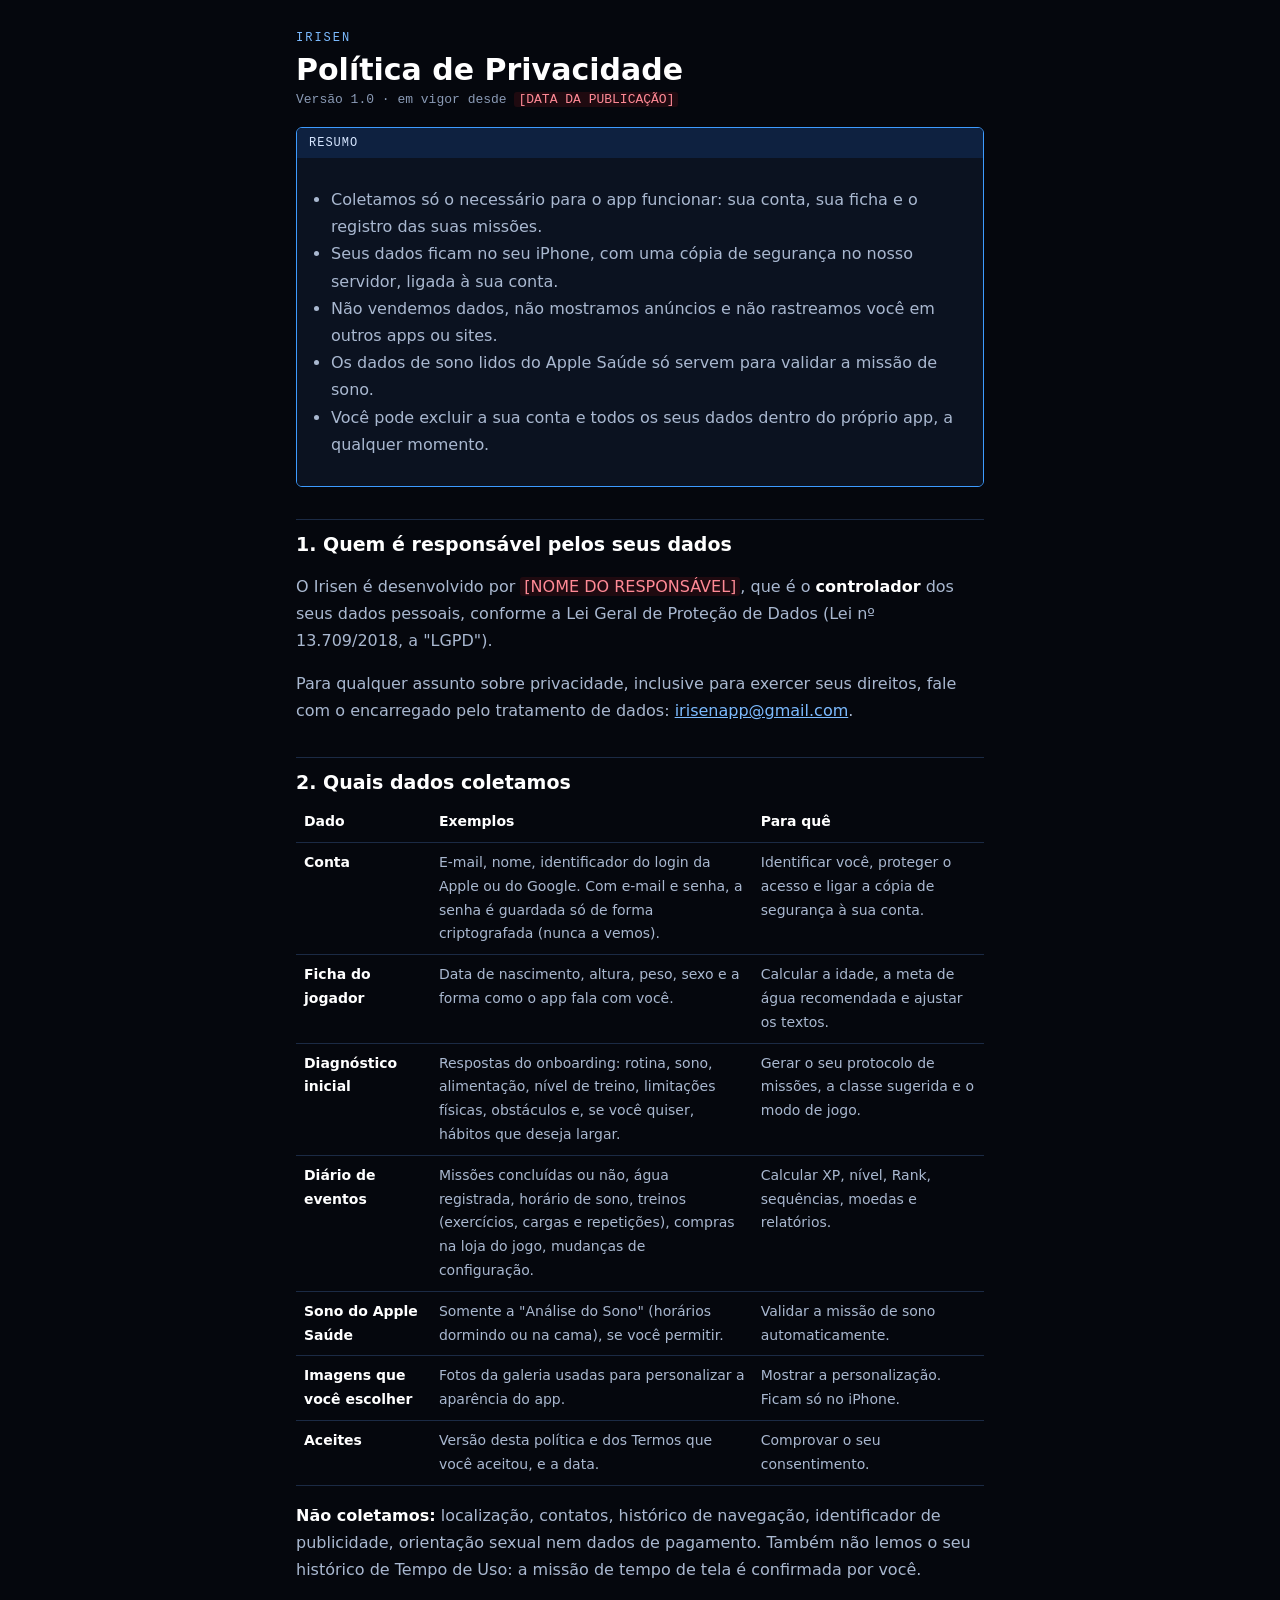
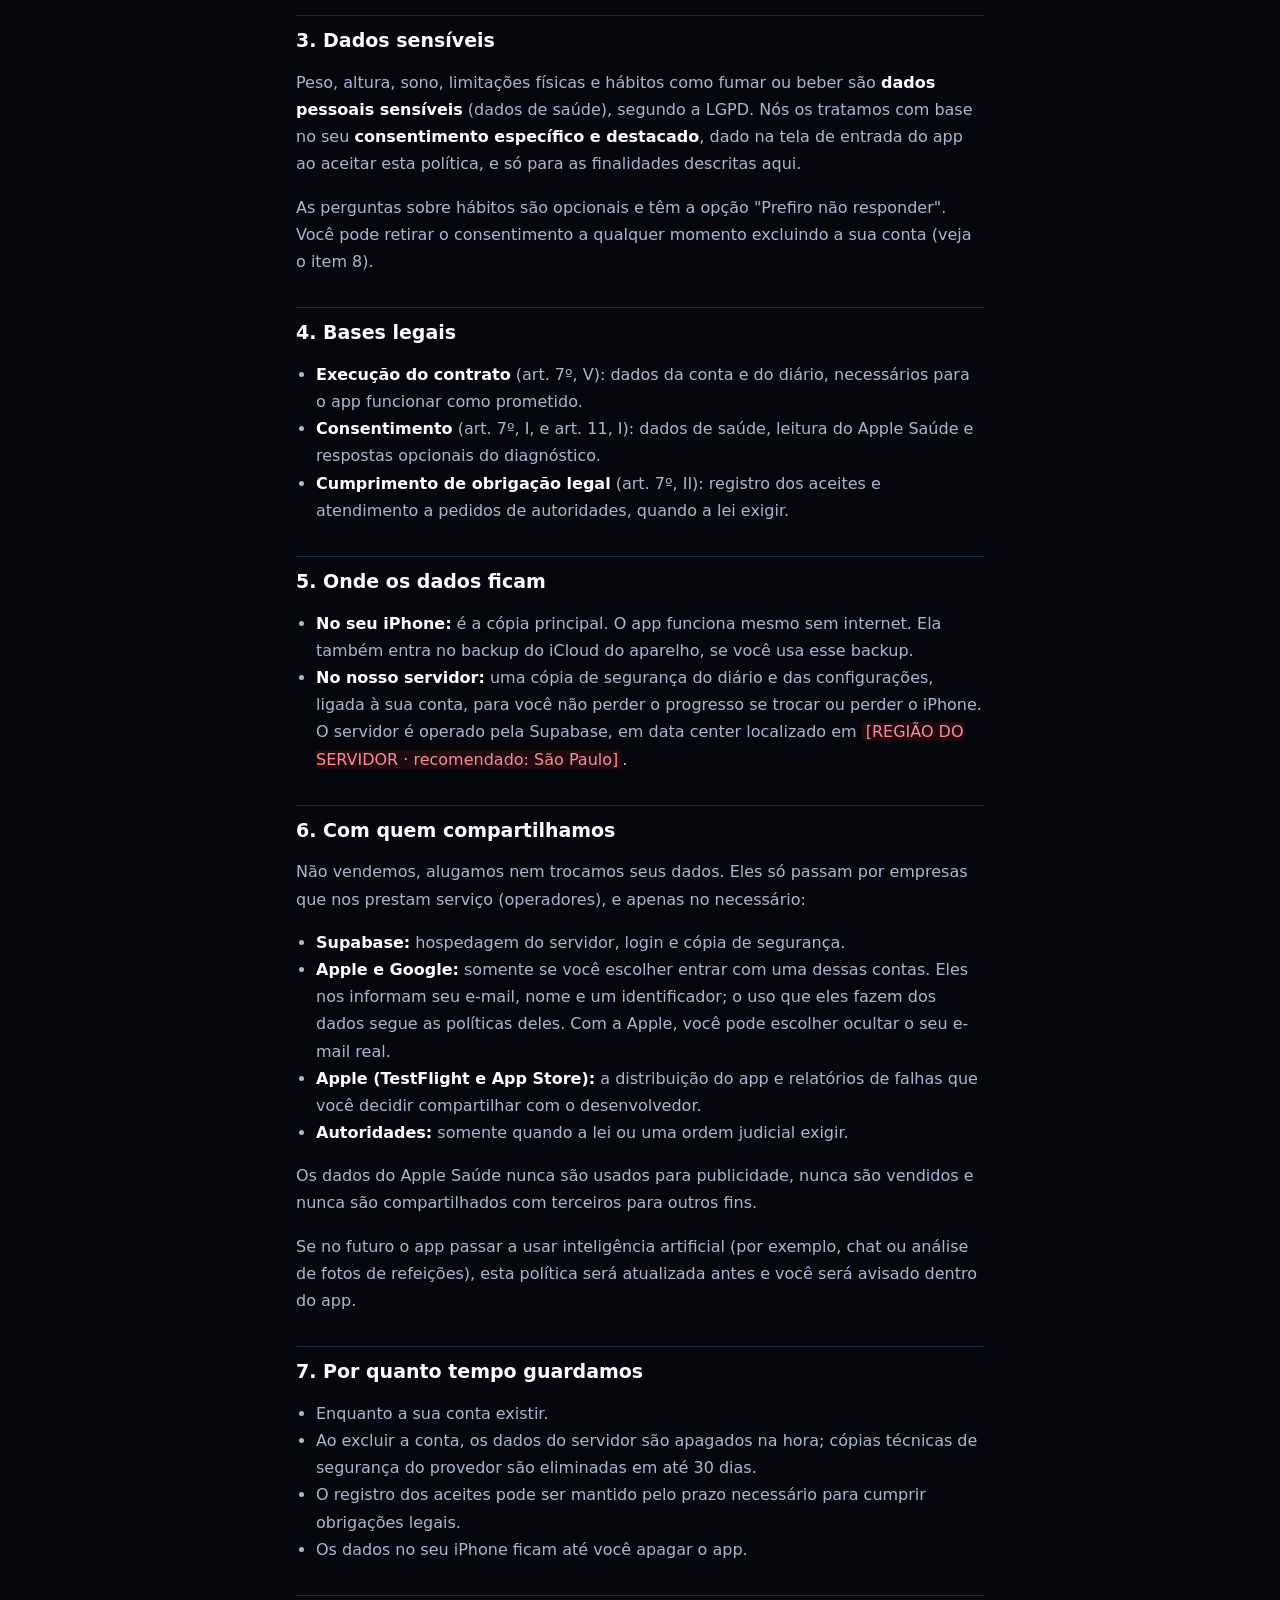
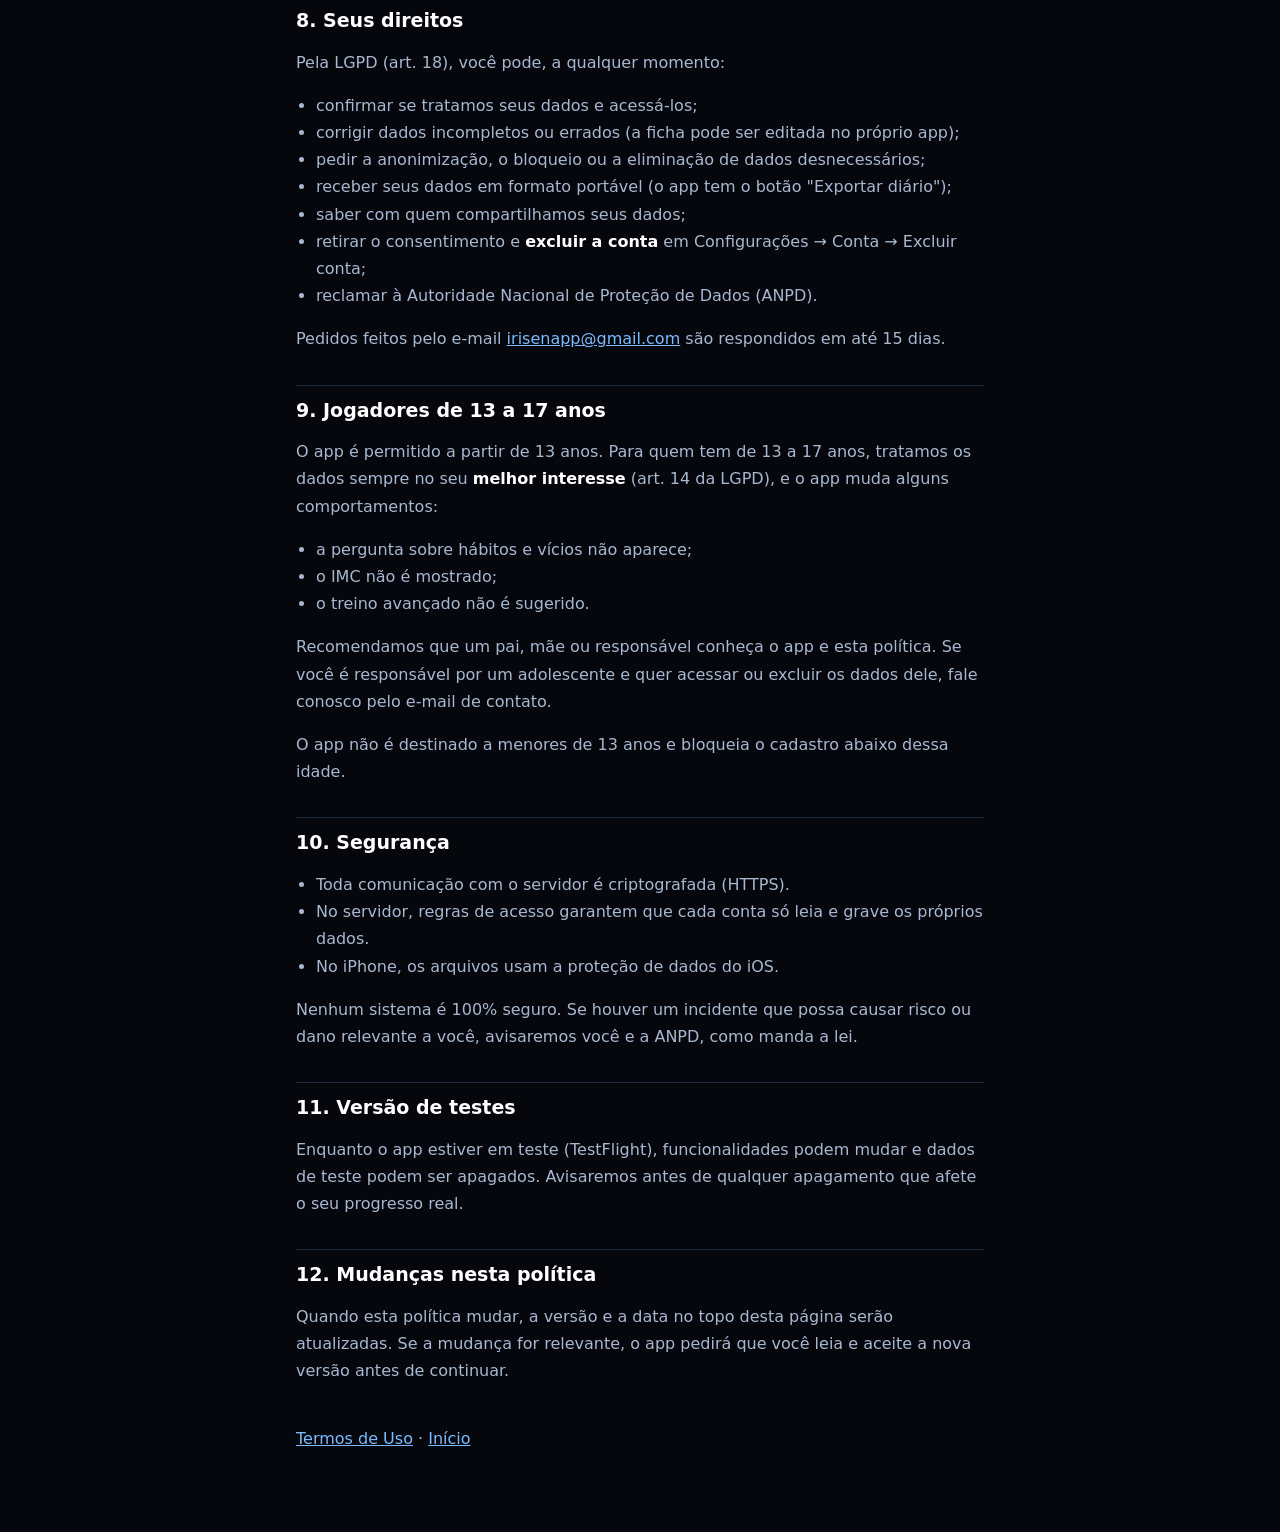
==== privacidade.html @ b31cfc2e "Política de Privacidade e Termos de Uso do Irisen (rascunho v1.0) Co-Authored-By: Claude Opus 5.5 <n" ====
<!doctype html>
<html lang="pt-BR">
<head>
<meta charset="utf-8">
<meta name="viewport" content="width=device-width, initial-scale=1">
<title>Política de Privacidade · Irisen</title>
<link rel="stylesheet" href="estilo.css">
</head>
<body>
<main>
<div class="rotulo">IRISEN</div>
<h1>Política de Privacidade</h1>
<div class="versao">Versão 1.0 · em vigor desde <span class="pendente">[DATA DA PUBLICAÇÃO]</span></div>

<div class="janela">
  <div class="cab">RESUMO</div>
  <div class="corpo">
    <ul>
      <li>Coletamos só o necessário para o app funcionar: sua conta, sua ficha e o registro das suas missões.</li>
      <li>Seus dados ficam no seu iPhone, com uma cópia de segurança no nosso servidor, ligada à sua conta.</li>
      <li>Não vendemos dados, não mostramos anúncios e não rastreamos você em outros apps ou sites.</li>
      <li>Os dados de sono lidos do Apple Saúde só servem para validar a missão de sono.</li>
      <li>Você pode excluir a sua conta e todos os seus dados dentro do próprio app, a qualquer momento.</li>
    </ul>
  </div>
</div>

<h2>1. Quem é responsável pelos seus dados</h2>
<p>O Irisen é desenvolvido por <span class="pendente">[NOME DO RESPONSÁVEL]</span>, que é o <strong>controlador</strong> dos seus dados pessoais, conforme a Lei Geral de Proteção de Dados (Lei nº 13.709/2018, a "LGPD").</p>
<p>Para qualquer assunto sobre privacidade, inclusive para exercer seus direitos, fale com o encarregado pelo tratamento de dados: <a href="mailto:irisenapp@gmail.com">irisenapp@gmail.com</a>.</p>

<h2>2. Quais dados coletamos</h2>
<table>
  <tr><th>Dado</th><th>Exemplos</th><th>Para quê</th></tr>
  <tr><td><strong>Conta</strong></td><td>E-mail, nome, identificador do login da Apple ou do Google. Com e-mail e senha, a senha é guardada só de forma criptografada (nunca a vemos).</td><td>Identificar você, proteger o acesso e ligar a cópia de segurança à sua conta.</td></tr>
  <tr><td><strong>Ficha do jogador</strong></td><td>Data de nascimento, altura, peso, sexo e a forma como o app fala com você.</td><td>Calcular a idade, a meta de água recomendada e ajustar os textos.</td></tr>
  <tr><td><strong>Diagnóstico inicial</strong></td><td>Respostas do onboarding: rotina, sono, alimentação, nível de treino, limitações físicas, obstáculos e, se você quiser, hábitos que deseja largar.</td><td>Gerar o seu protocolo de missões, a classe sugerida e o modo de jogo.</td></tr>
  <tr><td><strong>Diário de eventos</strong></td><td>Missões concluídas ou não, água registrada, horário de sono, treinos (exercícios, cargas e repetições), compras na loja do jogo, mudanças de configuração.</td><td>Calcular XP, nível, Rank, sequências, moedas e relatórios.</td></tr>
  <tr><td><strong>Sono do Apple Saúde</strong></td><td>Somente a "Análise do Sono" (horários dormindo ou na cama), se você permitir.</td><td>Validar a missão de sono automaticamente.</td></tr>
  <tr><td><strong>Imagens que você escolher</strong></td><td>Fotos da galeria usadas para personalizar a aparência do app.</td><td>Mostrar a personalização. Ficam só no iPhone.</td></tr>
  <tr><td><strong>Aceites</strong></td><td>Versão desta política e dos Termos que você aceitou, e a data.</td><td>Comprovar o seu consentimento.</td></tr>
</table>
<p><strong>Não coletamos:</strong> localização, contatos, histórico de navegação, identificador de publicidade, orientação sexual nem dados de pagamento. Também não lemos o seu histórico de Tempo de Uso: a missão de tempo de tela é confirmada por você.</p>

<h2>3. Dados sensíveis</h2>
<p>Peso, altura, sono, limitações físicas e hábitos como fumar ou beber são <strong>dados pessoais sensíveis</strong> (dados de saúde), segundo a LGPD. Nós os tratamos com base no seu <strong>consentimento específico e destacado</strong>, dado na tela de entrada do app ao aceitar esta política, e só para as finalidades descritas aqui.</p>
<p>As perguntas sobre hábitos são opcionais e têm a opção "Prefiro não responder". Você pode retirar o consentimento a qualquer momento excluindo a sua conta (veja o item 8).</p>

<h2>4. Bases legais</h2>
<ul>
  <li><strong>Execução do contrato</strong> (art. 7º, V): dados da conta e do diário, necessários para o app funcionar como prometido.</li>
  <li><strong>Consentimento</strong> (art. 7º, I, e art. 11, I): dados de saúde, leitura do Apple Saúde e respostas opcionais do diagnóstico.</li>
  <li><strong>Cumprimento de obrigação legal</strong> (art. 7º, II): registro dos aceites e atendimento a pedidos de autoridades, quando a lei exigir.</li>
</ul>

<h2>5. Onde os dados ficam</h2>
<ul>
  <li><strong>No seu iPhone:</strong> é a cópia principal. O app funciona mesmo sem internet. Ela também entra no backup do iCloud do aparelho, se você usa esse backup.</li>
  <li><strong>No nosso servidor:</strong> uma cópia de segurança do diário e das configurações, ligada à sua conta, para você não perder o progresso se trocar ou perder o iPhone. O servidor é operado pela Supabase, em data center localizado em <span class="pendente">[REGIÃO DO SERVIDOR · recomendado: São Paulo]</span>.</li>
</ul>

<h2>6. Com quem compartilhamos</h2>
<p>Não vendemos, alugamos nem trocamos seus dados. Eles só passam por empresas que nos prestam serviço (operadores), e apenas no necessário:</p>
<ul>
  <li><strong>Supabase:</strong> hospedagem do servidor, login e cópia de segurança.</li>
  <li><strong>Apple e Google:</strong> somente se você escolher entrar com uma dessas contas. Eles nos informam seu e-mail, nome e um identificador; o uso que eles fazem dos dados segue as políticas deles. Com a Apple, você pode escolher ocultar o seu e-mail real.</li>
  <li><strong>Apple (TestFlight e App Store):</strong> a distribuição do app e relatórios de falhas que você decidir compartilhar com o desenvolvedor.</li>
  <li><strong>Autoridades:</strong> somente quando a lei ou uma ordem judicial exigir.</li>
</ul>
<p>Os dados do Apple Saúde nunca são usados para publicidade, nunca são vendidos e nunca são compartilhados com terceiros para outros fins.</p>
<p>Se no futuro o app passar a usar inteligência artificial (por exemplo, chat ou análise de fotos de refeições), esta política será atualizada antes e você será avisado dentro do app.</p>

<h2>7. Por quanto tempo guardamos</h2>
<ul>
  <li>Enquanto a sua conta existir.</li>
  <li>Ao excluir a conta, os dados do servidor são apagados na hora; cópias técnicas de segurança do provedor são eliminadas em até 30 dias.</li>
  <li>O registro dos aceites pode ser mantido pelo prazo necessário para cumprir obrigações legais.</li>
  <li>Os dados no seu iPhone ficam até você apagar o app.</li>
</ul>

<h2>8. Seus direitos</h2>
<p>Pela LGPD (art. 18), você pode, a qualquer momento:</p>
<ul>
  <li>confirmar se tratamos seus dados e acessá-los;</li>
  <li>corrigir dados incompletos ou errados (a ficha pode ser editada no próprio app);</li>
  <li>pedir a anonimização, o bloqueio ou a eliminação de dados desnecessários;</li>
  <li>receber seus dados em formato portável (o app tem o botão "Exportar diário");</li>
  <li>saber com quem compartilhamos seus dados;</li>
  <li>retirar o consentimento e <strong>excluir a conta</strong> em Configurações → Conta → Excluir conta;</li>
  <li>reclamar à Autoridade Nacional de Proteção de Dados (ANPD).</li>
</ul>
<p>Pedidos feitos pelo e-mail <a href="mailto:irisenapp@gmail.com">irisenapp@gmail.com</a> são respondidos em até 15 dias.</p>

<h2>9. Jogadores de 13 a 17 anos</h2>
<p>O app é permitido a partir de 13 anos. Para quem tem de 13 a 17 anos, tratamos os dados sempre no seu <strong>melhor interesse</strong> (art. 14 da LGPD), e o app muda alguns comportamentos:</p>
<ul>
  <li>a pergunta sobre hábitos e vícios não aparece;</li>
  <li>o IMC não é mostrado;</li>
  <li>o treino avançado não é sugerido.</li>
</ul>
<p>Recomendamos que um pai, mãe ou responsável conheça o app e esta política. Se você é responsável por um adolescente e quer acessar ou excluir os dados dele, fale conosco pelo e-mail de contato.</p>
<p>O app não é destinado a menores de 13 anos e bloqueia o cadastro abaixo dessa idade.</p>

<h2>10. Segurança</h2>
<ul>
  <li>Toda comunicação com o servidor é criptografada (HTTPS).</li>
  <li>No servidor, regras de acesso garantem que cada conta só leia e grave os próprios dados.</li>
  <li>No iPhone, os arquivos usam a proteção de dados do iOS.</li>
</ul>
<p>Nenhum sistema é 100% seguro. Se houver um incidente que possa causar risco ou dano relevante a você, avisaremos você e a ANPD, como manda a lei.</p>

<h2>11. Versão de testes</h2>
<p>Enquanto o app estiver em teste (TestFlight), funcionalidades podem mudar e dados de teste podem ser apagados. Avisaremos antes de qualquer apagamento que afete o seu progresso real.</p>

<h2>12. Mudanças nesta política</h2>
<p>Quando esta política mudar, a versão e a data no topo desta página serão atualizadas. Se a mudança for relevante, o app pedirá que você leia e aceite a nova versão antes de continuar.</p>

<p style="margin-top:40px"><a href="termos.html">Termos de Uso</a> · <a href="index.html">Início</a></p>
</main>
</body>
</html>
---- estilo.css ----
:root{--fundo:#05070D;--sup:#0B1220;--borda:#1B2A44;--azul:#3D9BFF;--azulc:#7CBBFF;--cab:#0E2140;--txt:#FFFFFF;--sec:#A9B8D0}
*{box-sizing:border-box}
body{margin:0;background:var(--fundo);color:var(--sec);font:16px/1.7 Inter,system-ui,-apple-system,sans-serif}
main{max-width:720px;margin:0 auto;padding:32px 16px 64px}
.rotulo{font:500 12px/1 "JetBrains Mono",ui-monospace,monospace;letter-spacing:2px;color:var(--azulc)}
h1{font:700 30px/1.2 "Chakra Petch",system-ui,sans-serif;color:var(--txt);margin:8px 0 4px}
h2{font:600 19px/1.3 "Chakra Petch",system-ui,sans-serif;color:var(--txt);margin:32px 0 8px;padding-top:12px;border-top:1px solid var(--borda)}
.versao{font:500 13px "JetBrains Mono",ui-monospace,monospace;color:#8A9AB5}
.janela{border:1px solid var(--azul);border-radius:6px;overflow:hidden;margin:20px 0}
.janela .cab{background:var(--cab);color:#D6E6FF;font:500 12px "JetBrains Mono",ui-monospace,monospace;letter-spacing:1px;padding:8px 12px}
.janela .corpo{background:var(--sup);padding:12px 14px}
strong{color:var(--txt);font-weight:600}
a{color:var(--azulc)}
ul{padding-left:20px}
table{width:100%;border-collapse:collapse;font-size:14px;margin:8px 0}
th,td{text-align:left;vertical-align:top;padding:8px;border-bottom:1px solid var(--borda)}
th{color:var(--txt);font-weight:600}
.pendente{background:#1F0A10;color:#FF8A96;padding:0 4px;border-radius:3px}
.aviso{border:1px solid #FF4D5E;background:#1F0A10;color:#FFC2C9;border-radius:6px;padding:10px 12px;font-size:14px;margin:16px 0}
@media (max-width:520px){table{font-size:13px}th,td{padding:6px 4px}}
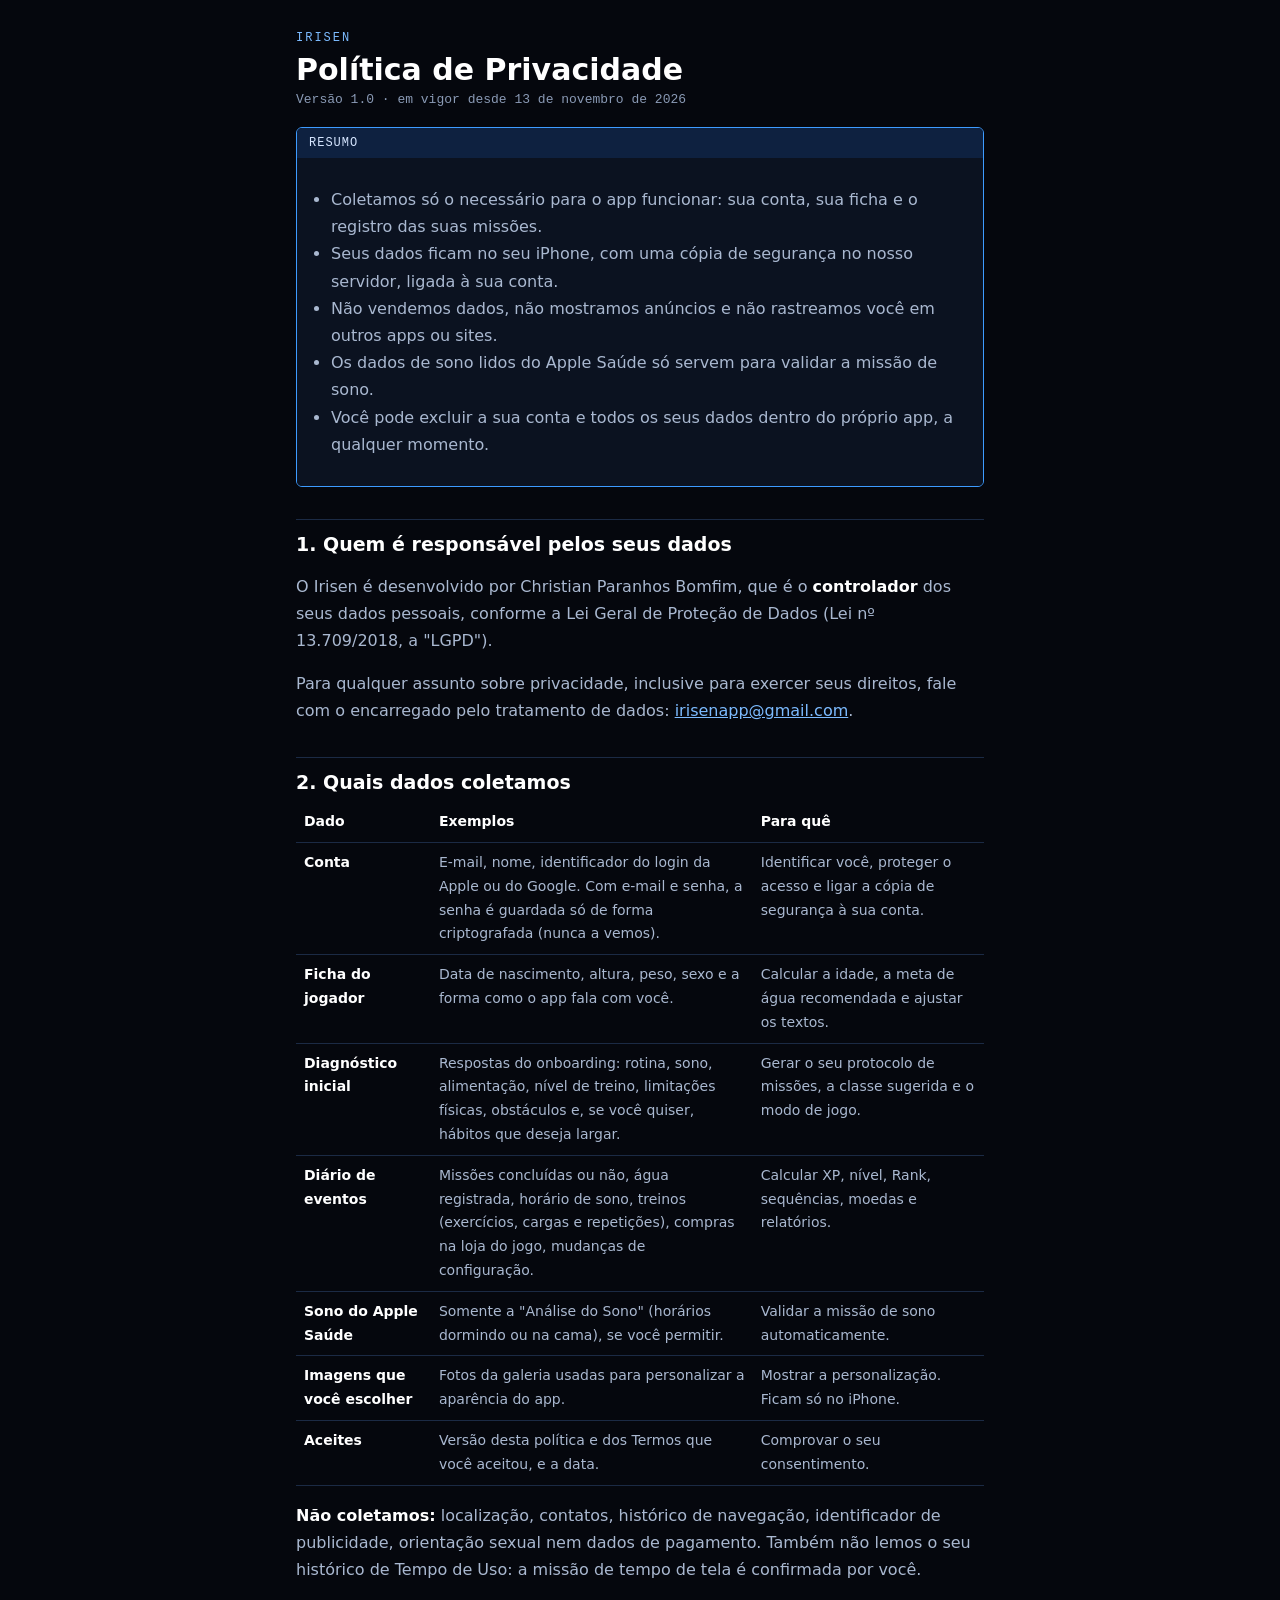
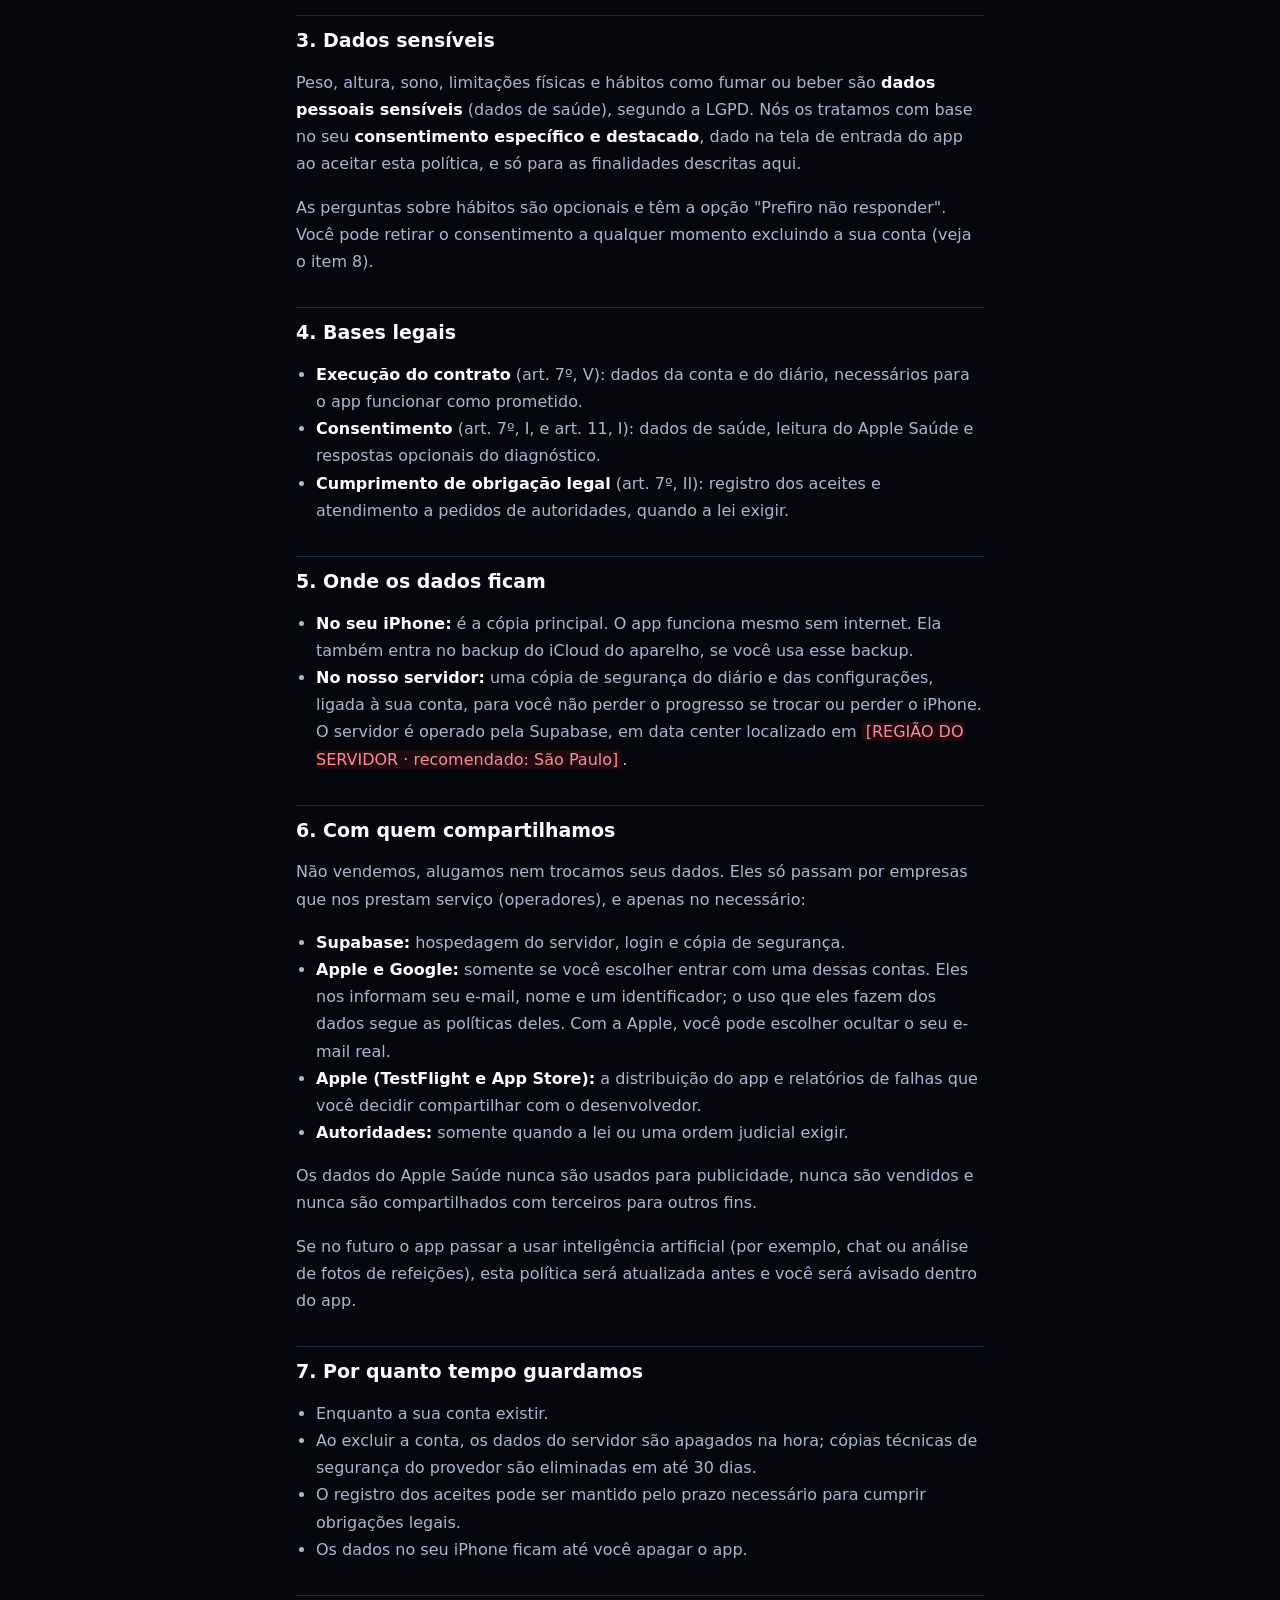
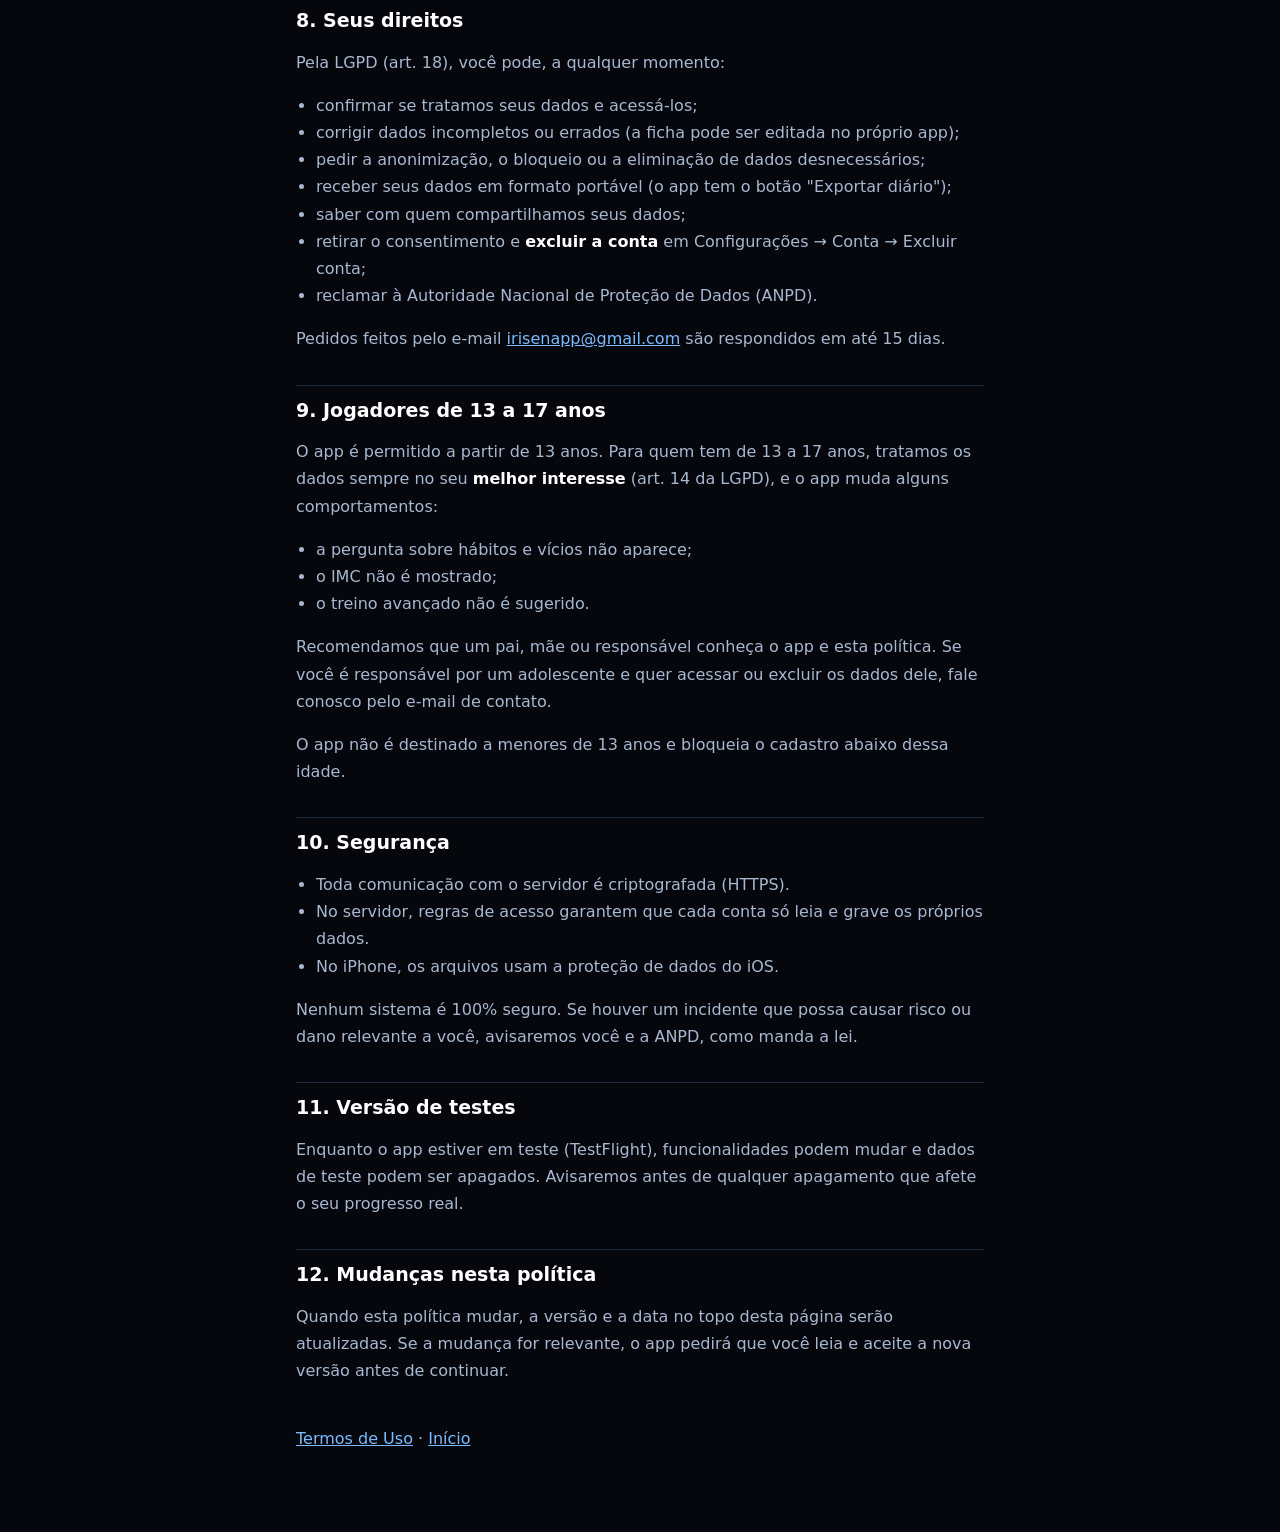
==== commit e4968106: "Preenche responsável e data de vigência (13/11/2026) Co-Authored-By: Claude Opus 5.5 <noreply@anthro" ====
--- a/privacidade.html
+++ b/privacidade.html
@@ -10,7 +10,7 @@
 <main>
 <div class="rotulo">IRISEN</div>
 <h1>Política de Privacidade</h1>
-<div class="versao">Versão 1.0 · em vigor desde <span class="pendente">[DATA DA PUBLICAÇÃO]</span></div>
+<div class="versao">Versão 1.0 · em vigor desde 13 de novembro de 2026</div>
 
 <div class="janela">
   <div class="cab">RESUMO</div>
@@ -26,7 +26,7 @@
 </div>
 
 <h2>1. Quem é responsável pelos seus dados</h2>
-<p>O Irisen é desenvolvido por <span class="pendente">[NOME DO RESPONSÁVEL]</span>, que é o <strong>controlador</strong> dos seus dados pessoais, conforme a Lei Geral de Proteção de Dados (Lei nº 13.709/2018, a "LGPD").</p>
+<p>O Irisen é desenvolvido por Christian Paranhos Bomfim, que é o <strong>controlador</strong> dos seus dados pessoais, conforme a Lei Geral de Proteção de Dados (Lei nº 13.709/2018, a "LGPD").</p>
 <p>Para qualquer assunto sobre privacidade, inclusive para exercer seus direitos, fale com o encarregado pelo tratamento de dados: <a href="mailto:irisenapp@gmail.com">irisenapp@gmail.com</a>.</p>
 
 <h2>2. Quais dados coletamos</h2>
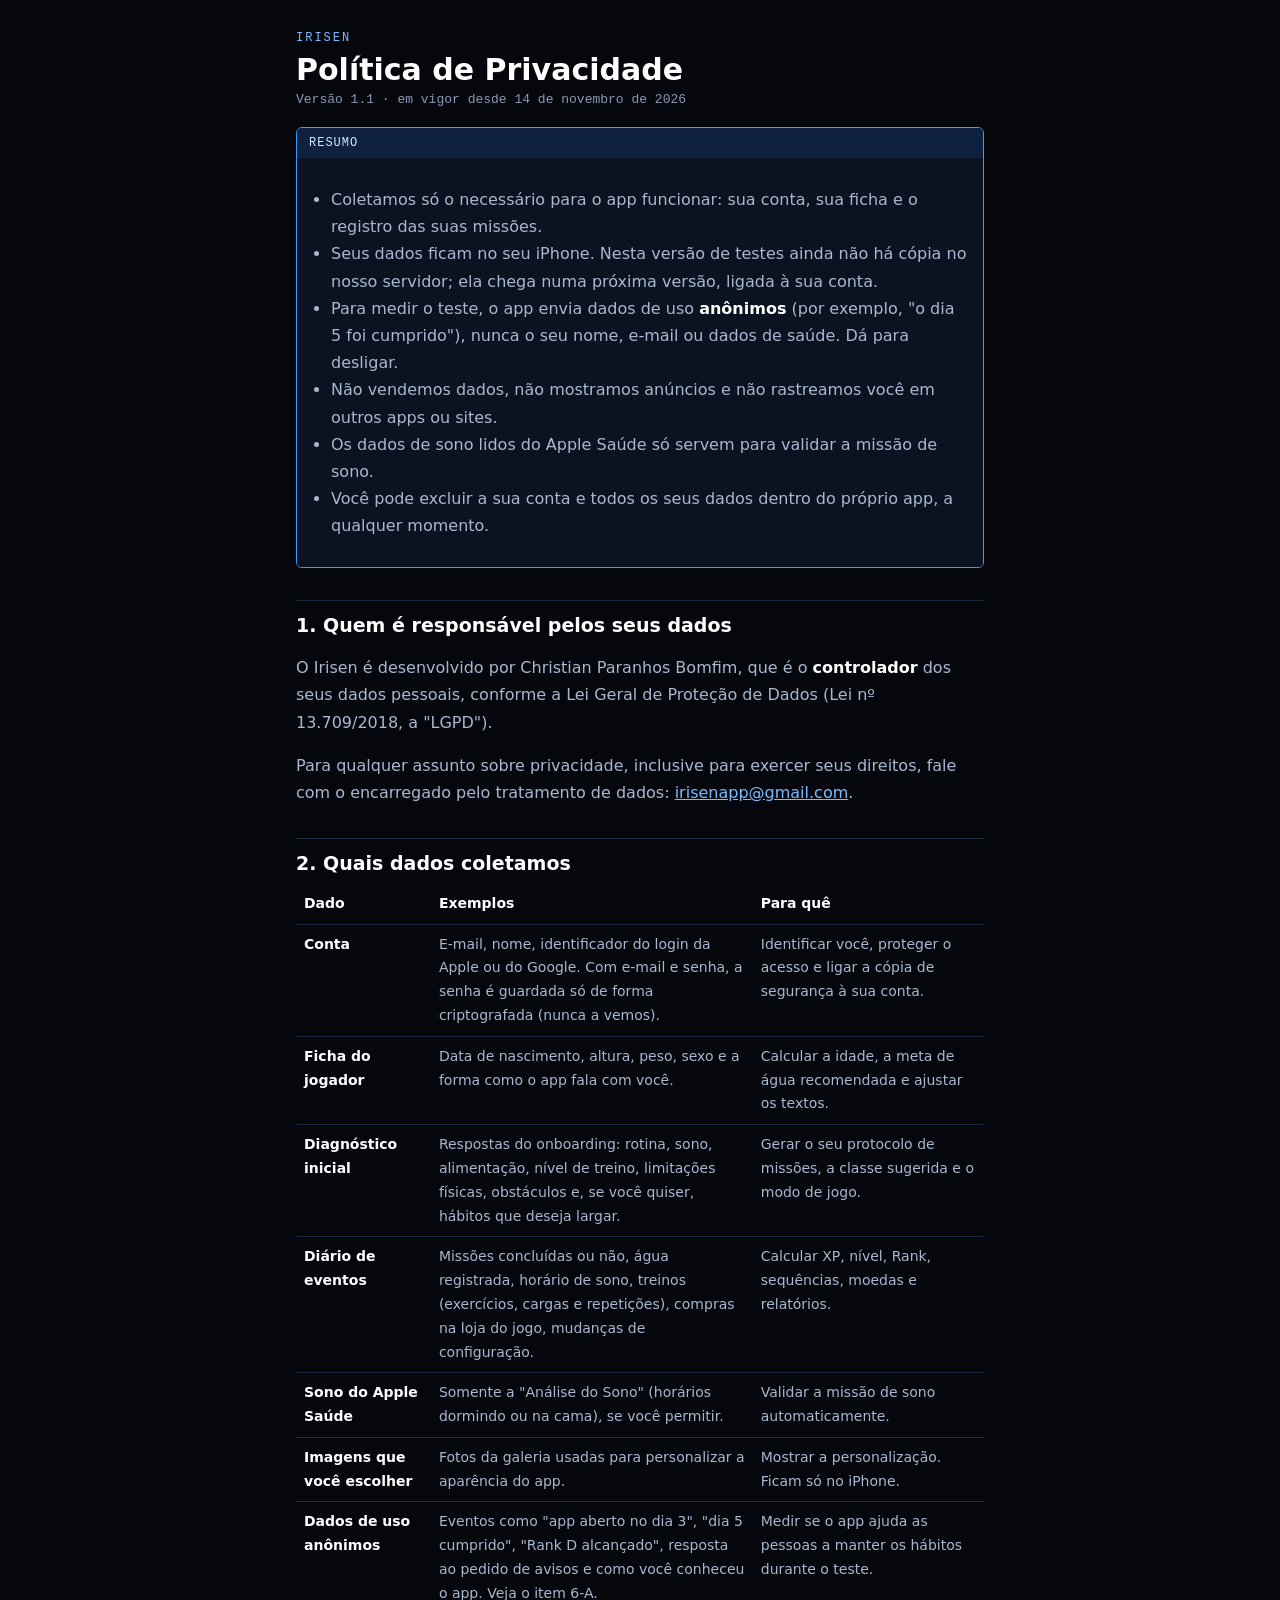
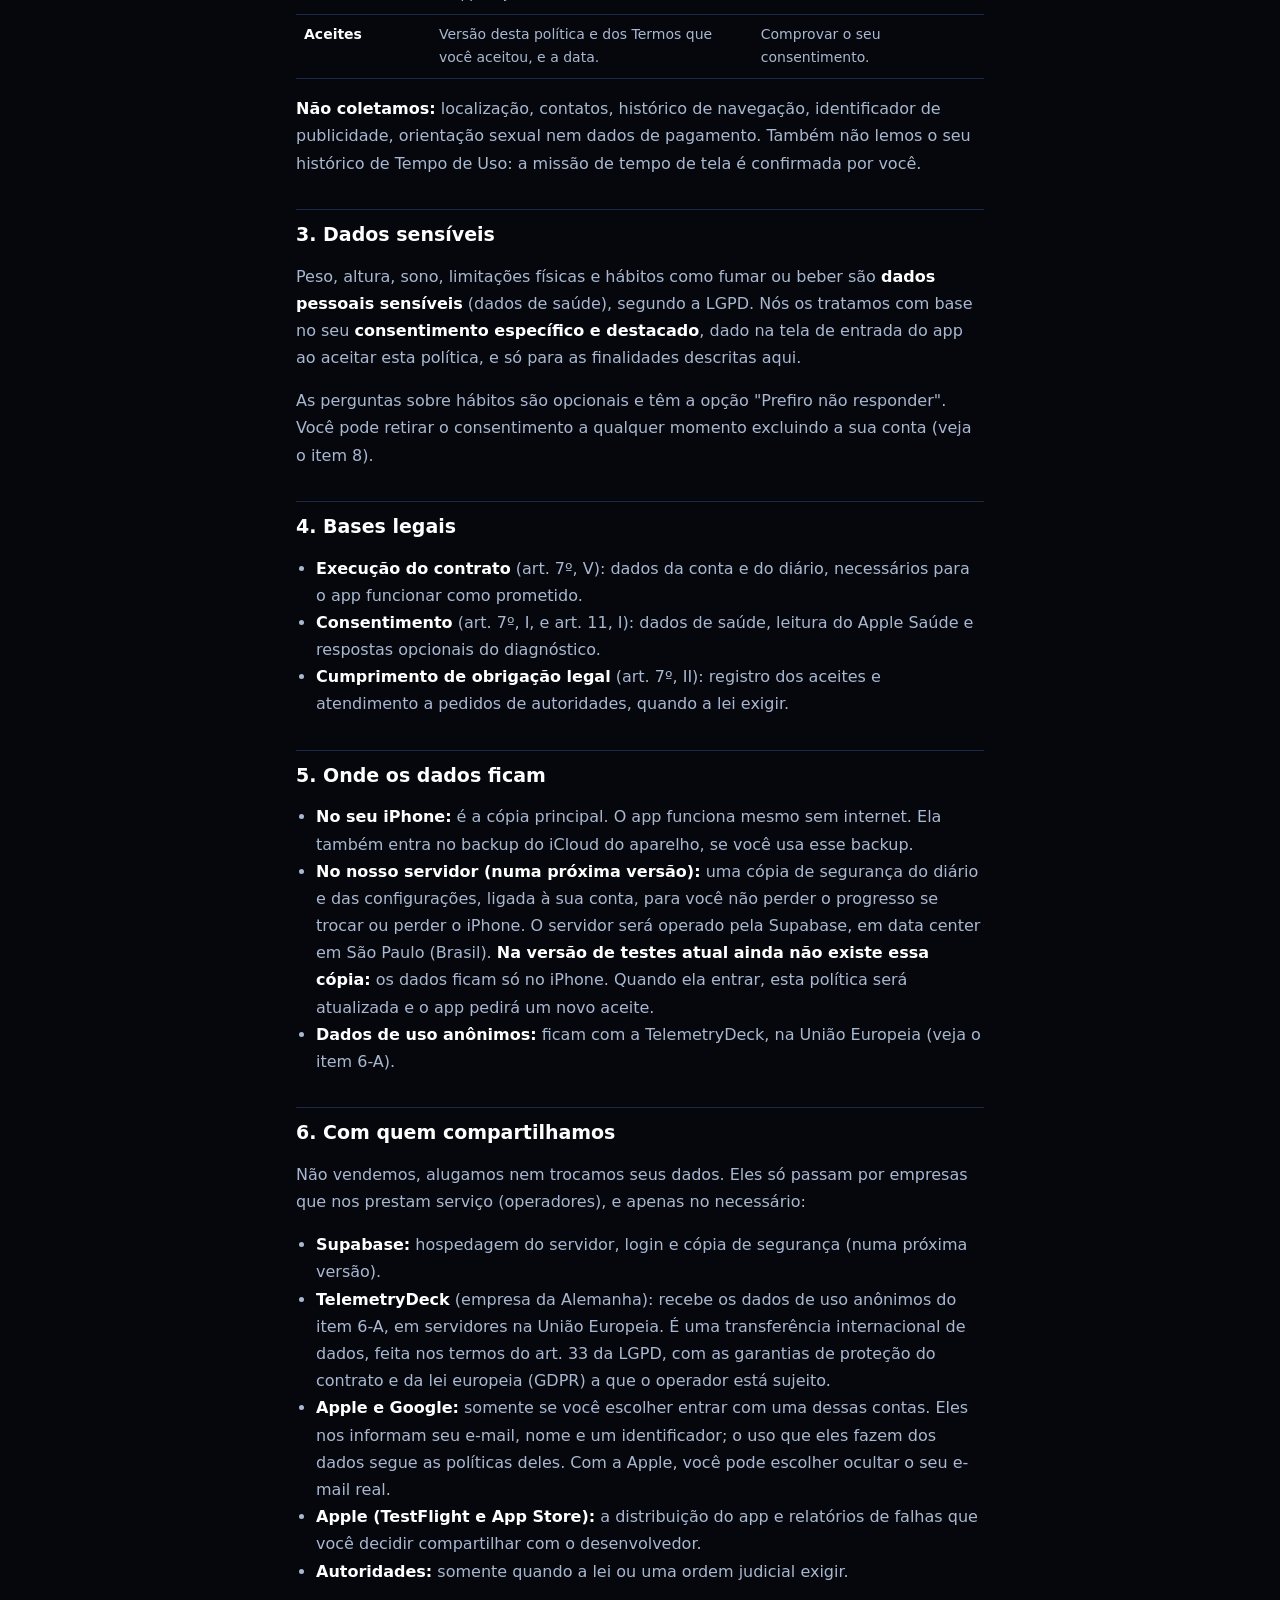
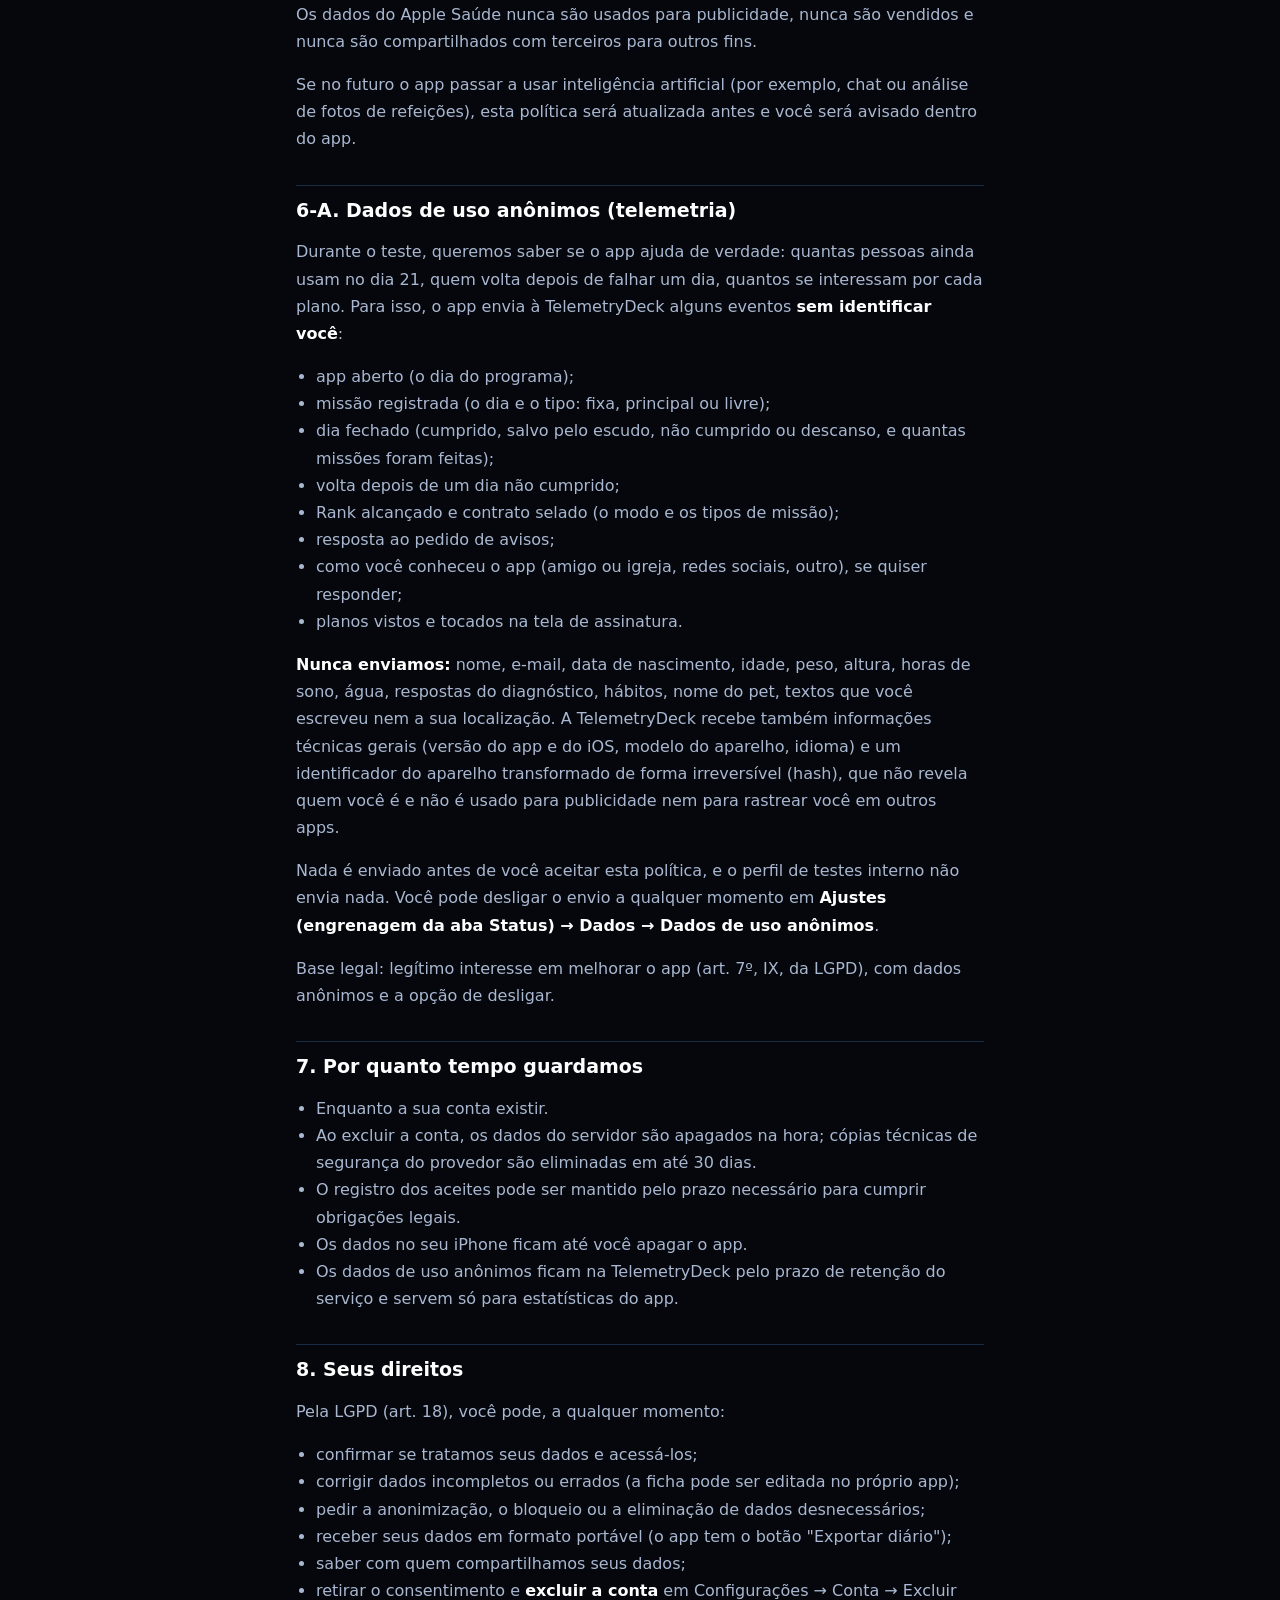
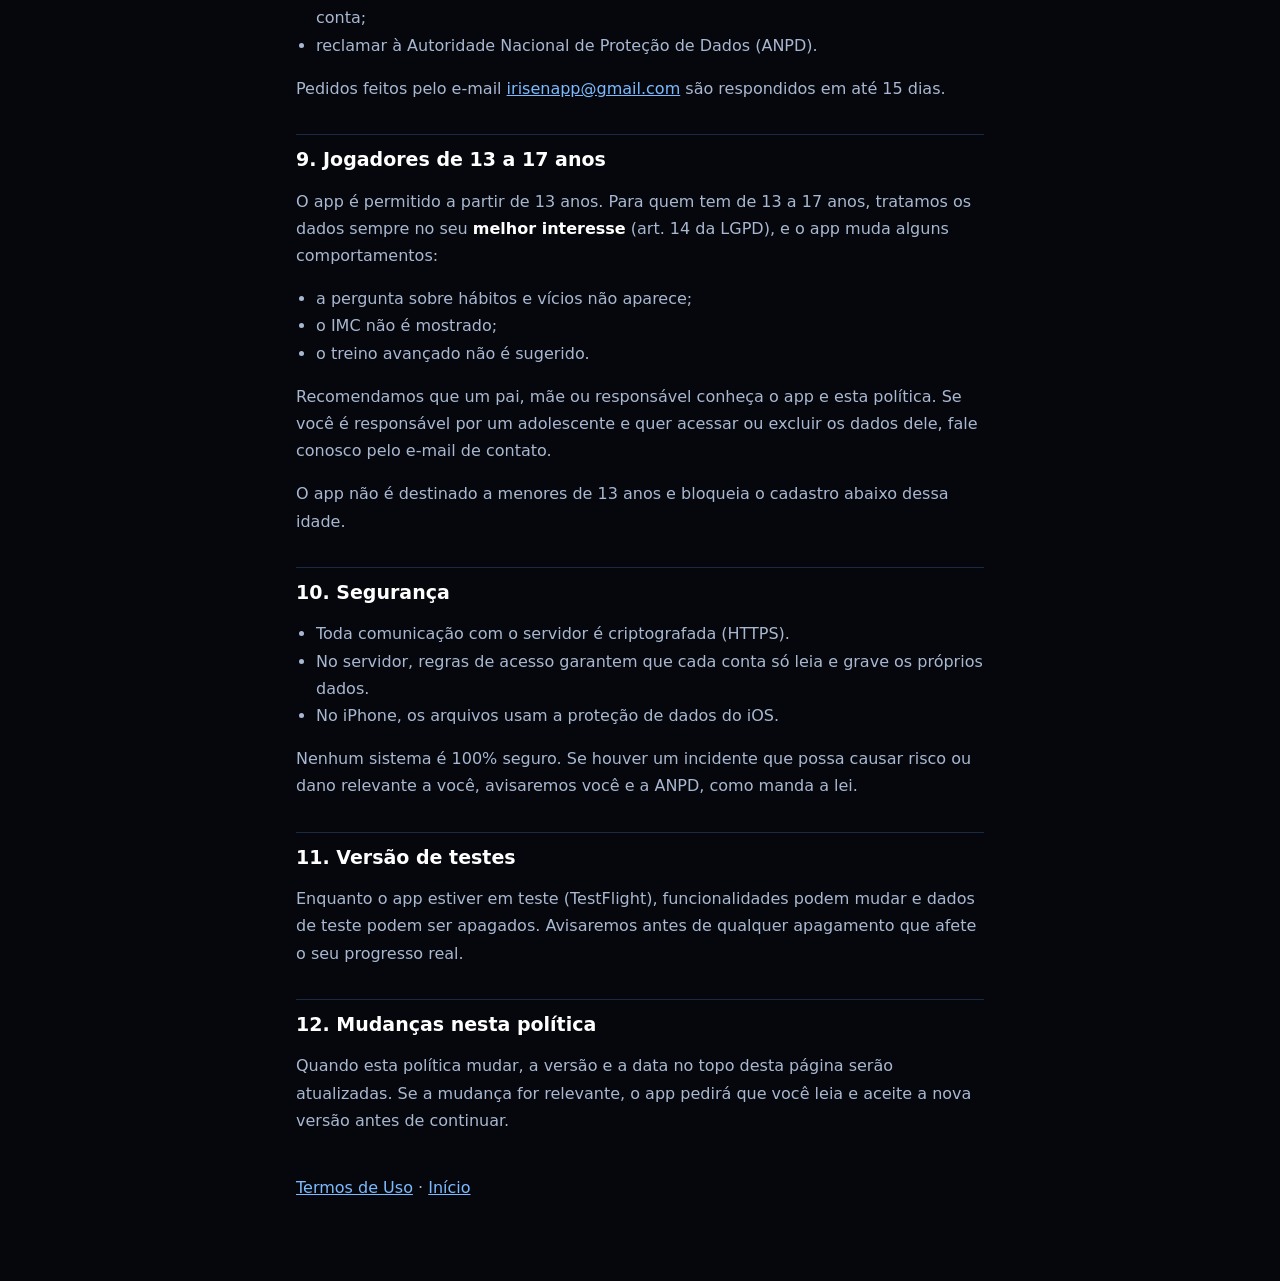
==== commit 98c8ec06: "Política de Privacidade v1.1: dados de uso anônimos e cópia na nuvem só numa próxima versão - Novo i" ====
--- a/privacidade.html
+++ b/privacidade.html
@@ -10,14 +10,15 @@
 <main>
 <div class="rotulo">IRISEN</div>
 <h1>Política de Privacidade</h1>
-<div class="versao">Versão 1.0 · em vigor desde 13 de novembro de 2026</div>
+<div class="versao">Versão 1.1 · em vigor desde 14 de novembro de 2026</div>
 
 <div class="janela">
   <div class="cab">RESUMO</div>
   <div class="corpo">
     <ul>
       <li>Coletamos só o necessário para o app funcionar: sua conta, sua ficha e o registro das suas missões.</li>
-      <li>Seus dados ficam no seu iPhone, com uma cópia de segurança no nosso servidor, ligada à sua conta.</li>
+      <li>Seus dados ficam no seu iPhone. Nesta versão de testes ainda não há cópia no nosso servidor; ela chega numa próxima versão, ligada à sua conta.</li>
+      <li>Para medir o teste, o app envia dados de uso <strong>anônimos</strong> (por exemplo, "o dia 5 foi cumprido"), nunca o seu nome, e-mail ou dados de saúde. Dá para desligar.</li>
       <li>Não vendemos dados, não mostramos anúncios e não rastreamos você em outros apps ou sites.</li>
       <li>Os dados de sono lidos do Apple Saúde só servem para validar a missão de sono.</li>
       <li>Você pode excluir a sua conta e todos os seus dados dentro do próprio app, a qualquer momento.</li>
@@ -38,6 +39,7 @@
   <tr><td><strong>Diário de eventos</strong></td><td>Missões concluídas ou não, água registrada, horário de sono, treinos (exercícios, cargas e repetições), compras na loja do jogo, mudanças de configuração.</td><td>Calcular XP, nível, Rank, sequências, moedas e relatórios.</td></tr>
   <tr><td><strong>Sono do Apple Saúde</strong></td><td>Somente a "Análise do Sono" (horários dormindo ou na cama), se você permitir.</td><td>Validar a missão de sono automaticamente.</td></tr>
   <tr><td><strong>Imagens que você escolher</strong></td><td>Fotos da galeria usadas para personalizar a aparência do app.</td><td>Mostrar a personalização. Ficam só no iPhone.</td></tr>
+  <tr><td><strong>Dados de uso anônimos</strong></td><td>Eventos como "app aberto no dia 3", "dia 5 cumprido", "Rank D alcançado", resposta ao pedido de avisos e como você conheceu o app. Veja o item 6-A.</td><td>Medir se o app ajuda as pessoas a manter os hábitos durante o teste.</td></tr>
   <tr><td><strong>Aceites</strong></td><td>Versão desta política e dos Termos que você aceitou, e a data.</td><td>Comprovar o seu consentimento.</td></tr>
 </table>
 <p><strong>Não coletamos:</strong> localização, contatos, histórico de navegação, identificador de publicidade, orientação sexual nem dados de pagamento. Também não lemos o seu histórico de Tempo de Uso: a missão de tempo de tela é confirmada por você.</p>
@@ -56,13 +58,15 @@
 <h2>5. Onde os dados ficam</h2>
 <ul>
   <li><strong>No seu iPhone:</strong> é a cópia principal. O app funciona mesmo sem internet. Ela também entra no backup do iCloud do aparelho, se você usa esse backup.</li>
-  <li><strong>No nosso servidor:</strong> uma cópia de segurança do diário e das configurações, ligada à sua conta, para você não perder o progresso se trocar ou perder o iPhone. O servidor é operado pela Supabase, em data center localizado em <span class="pendente">[REGIÃO DO SERVIDOR · recomendado: São Paulo]</span>.</li>
+  <li><strong>No nosso servidor (numa próxima versão):</strong> uma cópia de segurança do diário e das configurações, ligada à sua conta, para você não perder o progresso se trocar ou perder o iPhone. O servidor será operado pela Supabase, em data center em São Paulo (Brasil). <strong>Na versão de testes atual ainda não existe essa cópia:</strong> os dados ficam só no iPhone. Quando ela entrar, esta política será atualizada e o app pedirá um novo aceite.</li>
+  <li><strong>Dados de uso anônimos:</strong> ficam com a TelemetryDeck, na União Europeia (veja o item 6-A).</li>
 </ul>
 
 <h2>6. Com quem compartilhamos</h2>
 <p>Não vendemos, alugamos nem trocamos seus dados. Eles só passam por empresas que nos prestam serviço (operadores), e apenas no necessário:</p>
 <ul>
-  <li><strong>Supabase:</strong> hospedagem do servidor, login e cópia de segurança.</li>
+  <li><strong>Supabase:</strong> hospedagem do servidor, login e cópia de segurança (numa próxima versão).</li>
+  <li><strong>TelemetryDeck</strong> (empresa da Alemanha): recebe os dados de uso anônimos do item 6-A, em servidores na União Europeia. É uma transferência internacional de dados, feita nos termos do art. 33 da LGPD, com as garantias de proteção do contrato e da lei europeia (GDPR) a que o operador está sujeito.</li>
   <li><strong>Apple e Google:</strong> somente se você escolher entrar com uma dessas contas. Eles nos informam seu e-mail, nome e um identificador; o uso que eles fazem dos dados segue as políticas deles. Com a Apple, você pode escolher ocultar o seu e-mail real.</li>
   <li><strong>Apple (TestFlight e App Store):</strong> a distribuição do app e relatórios de falhas que você decidir compartilhar com o desenvolvedor.</li>
   <li><strong>Autoridades:</strong> somente quando a lei ou uma ordem judicial exigir.</li>
@@ -70,12 +74,29 @@
 <p>Os dados do Apple Saúde nunca são usados para publicidade, nunca são vendidos e nunca são compartilhados com terceiros para outros fins.</p>
 <p>Se no futuro o app passar a usar inteligência artificial (por exemplo, chat ou análise de fotos de refeições), esta política será atualizada antes e você será avisado dentro do app.</p>
 
+<h2>6-A. Dados de uso anônimos (telemetria)</h2>
+<p>Durante o teste, queremos saber se o app ajuda de verdade: quantas pessoas ainda usam no dia 21, quem volta depois de falhar um dia, quantos se interessam por cada plano. Para isso, o app envia à TelemetryDeck alguns eventos <strong>sem identificar você</strong>:</p>
+<ul>
+  <li>app aberto (o dia do programa);</li>
+  <li>missão registrada (o dia e o tipo: fixa, principal ou livre);</li>
+  <li>dia fechado (cumprido, salvo pelo escudo, não cumprido ou descanso, e quantas missões foram feitas);</li>
+  <li>volta depois de um dia não cumprido;</li>
+  <li>Rank alcançado e contrato selado (o modo e os tipos de missão);</li>
+  <li>resposta ao pedido de avisos;</li>
+  <li>como você conheceu o app (amigo ou igreja, redes sociais, outro), se quiser responder;</li>
+  <li>planos vistos e tocados na tela de assinatura.</li>
+</ul>
+<p><strong>Nunca enviamos:</strong> nome, e-mail, data de nascimento, idade, peso, altura, horas de sono, água, respostas do diagnóstico, hábitos, nome do pet, textos que você escreveu nem a sua localização. A TelemetryDeck recebe também informações técnicas gerais (versão do app e do iOS, modelo do aparelho, idioma) e um identificador do aparelho transformado de forma irreversível (hash), que não revela quem você é e não é usado para publicidade nem para rastrear você em outros apps.</p>
+<p>Nada é enviado antes de você aceitar esta política, e o perfil de testes interno não envia nada. Você pode desligar o envio a qualquer momento em <strong>Ajustes (engrenagem da aba Status) → Dados → Dados de uso anônimos</strong>.</p>
+<p>Base legal: legítimo interesse em melhorar o app (art. 7º, IX, da LGPD), com dados anônimos e a opção de desligar.</p>
+
 <h2>7. Por quanto tempo guardamos</h2>
 <ul>
   <li>Enquanto a sua conta existir.</li>
   <li>Ao excluir a conta, os dados do servidor são apagados na hora; cópias técnicas de segurança do provedor são eliminadas em até 30 dias.</li>
   <li>O registro dos aceites pode ser mantido pelo prazo necessário para cumprir obrigações legais.</li>
   <li>Os dados no seu iPhone ficam até você apagar o app.</li>
+  <li>Os dados de uso anônimos ficam na TelemetryDeck pelo prazo de retenção do serviço e servem só para estatísticas do app.</li>
 </ul>
 
 <h2>8. Seus direitos</h2>
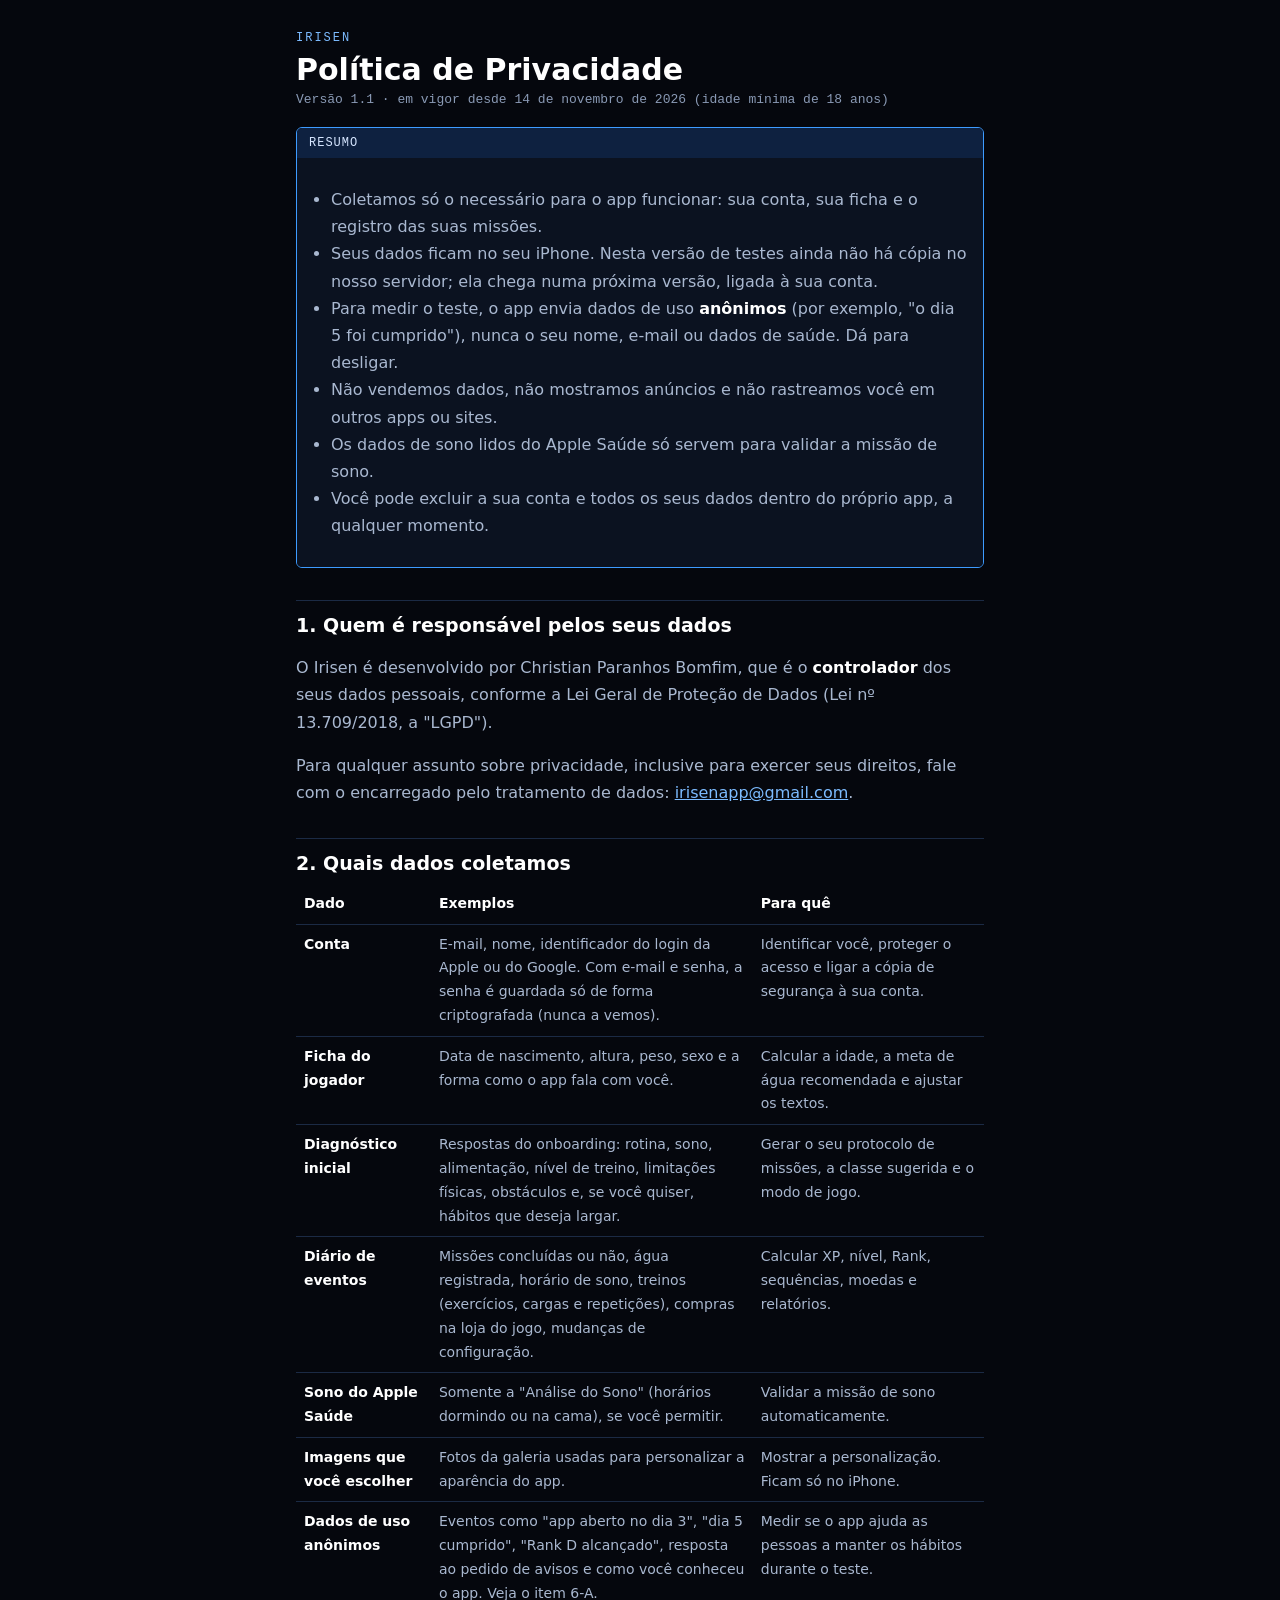
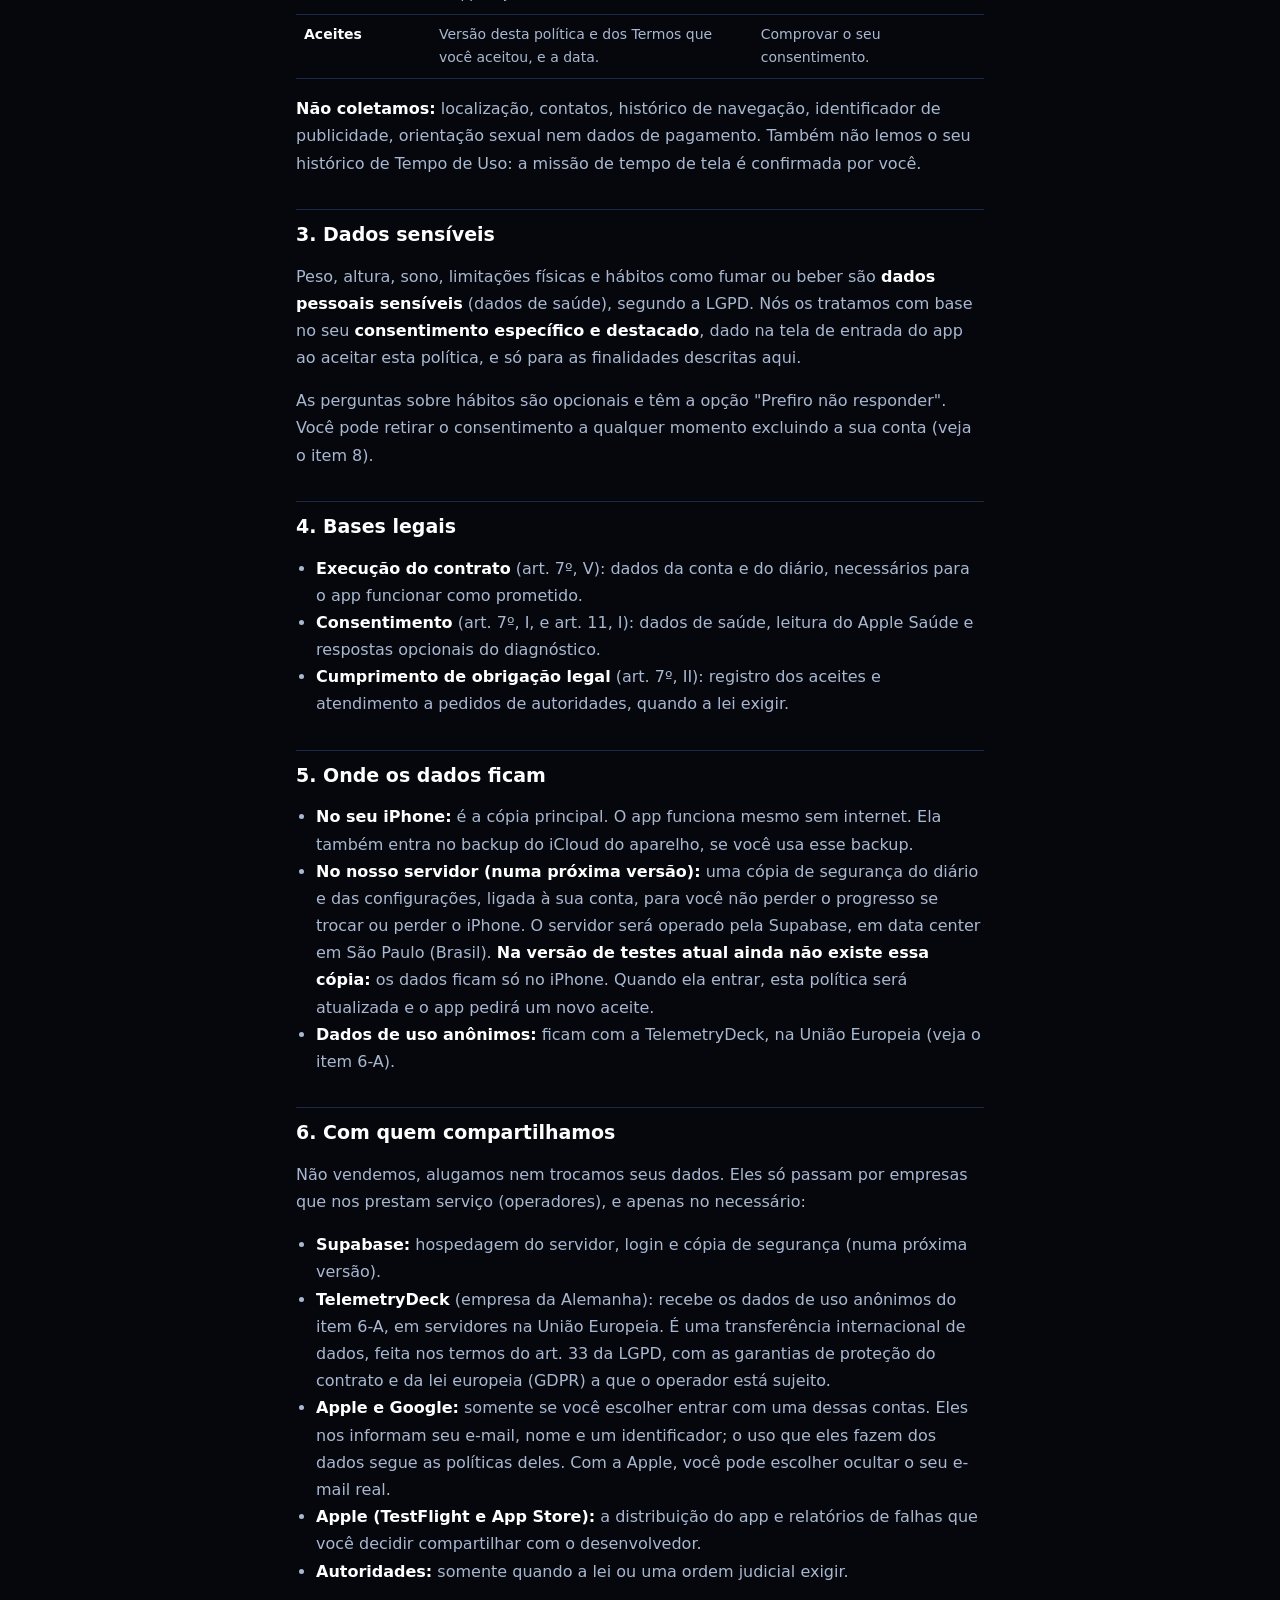
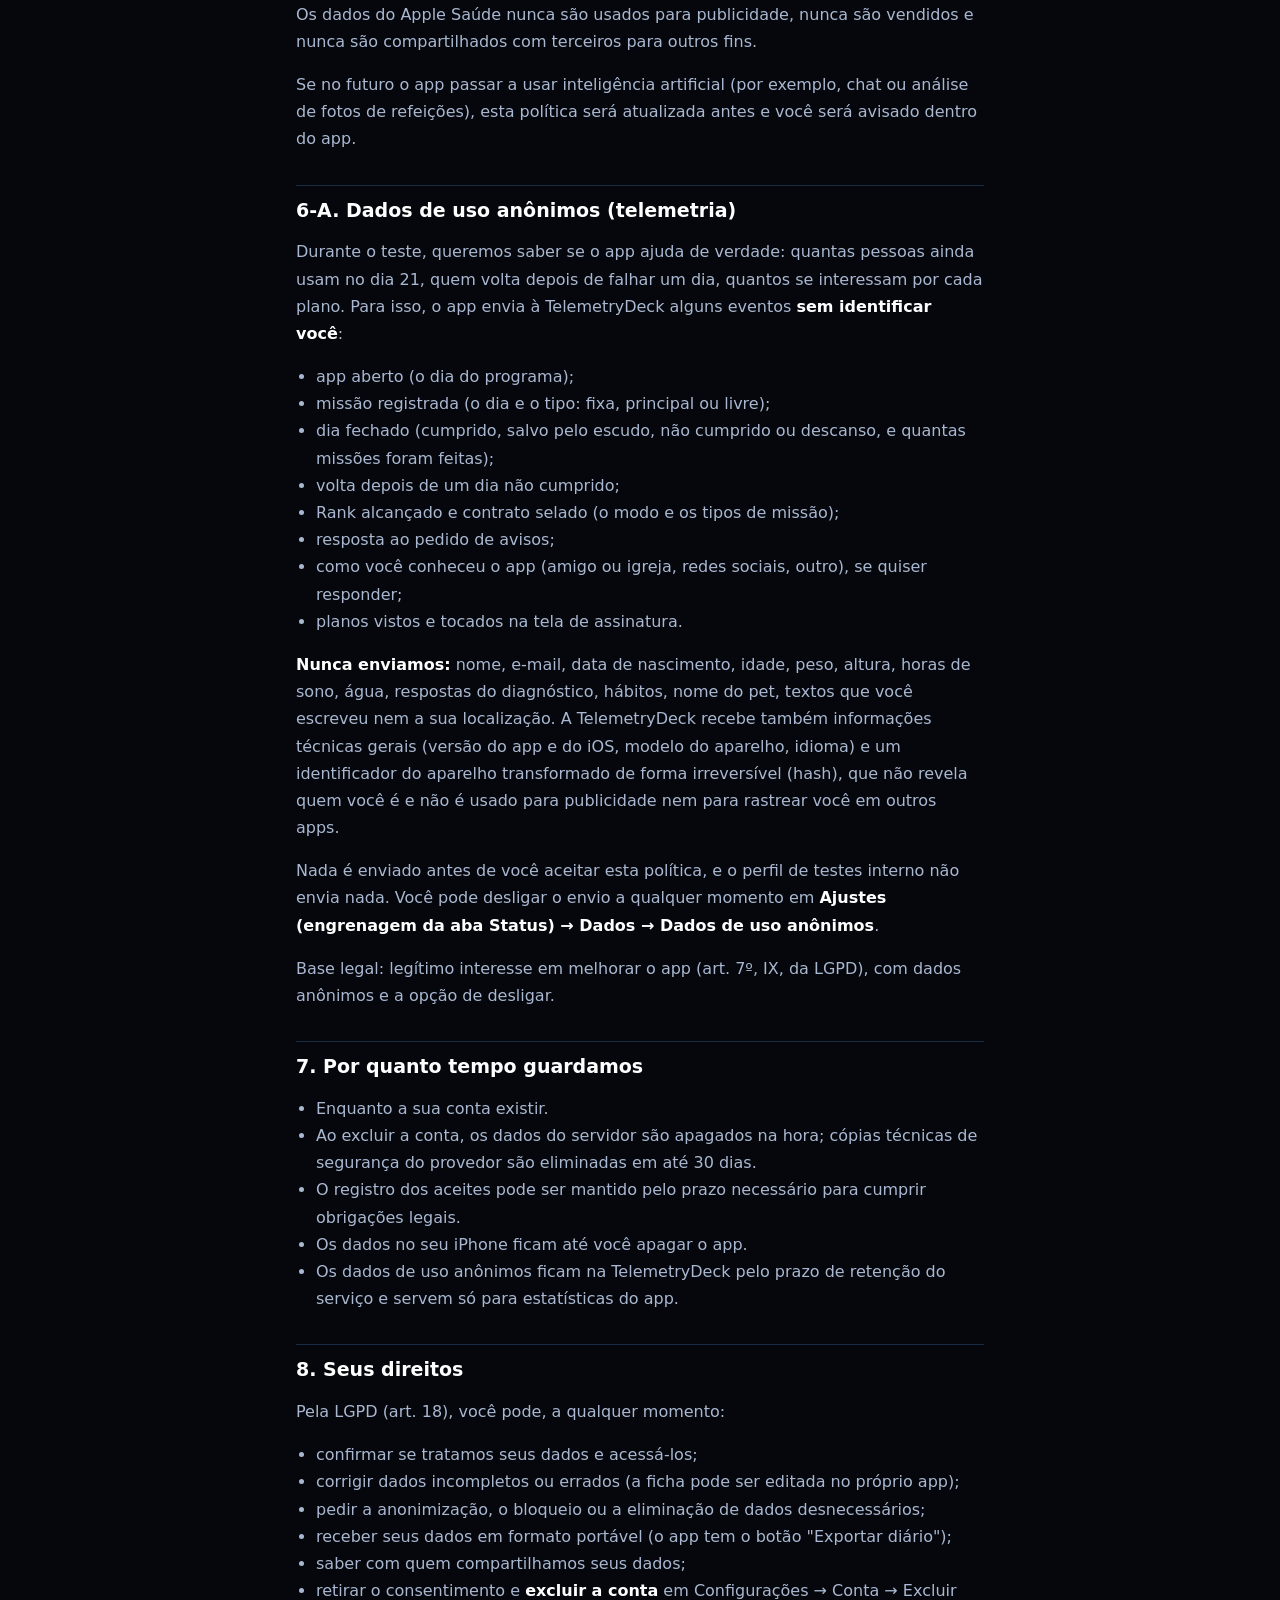
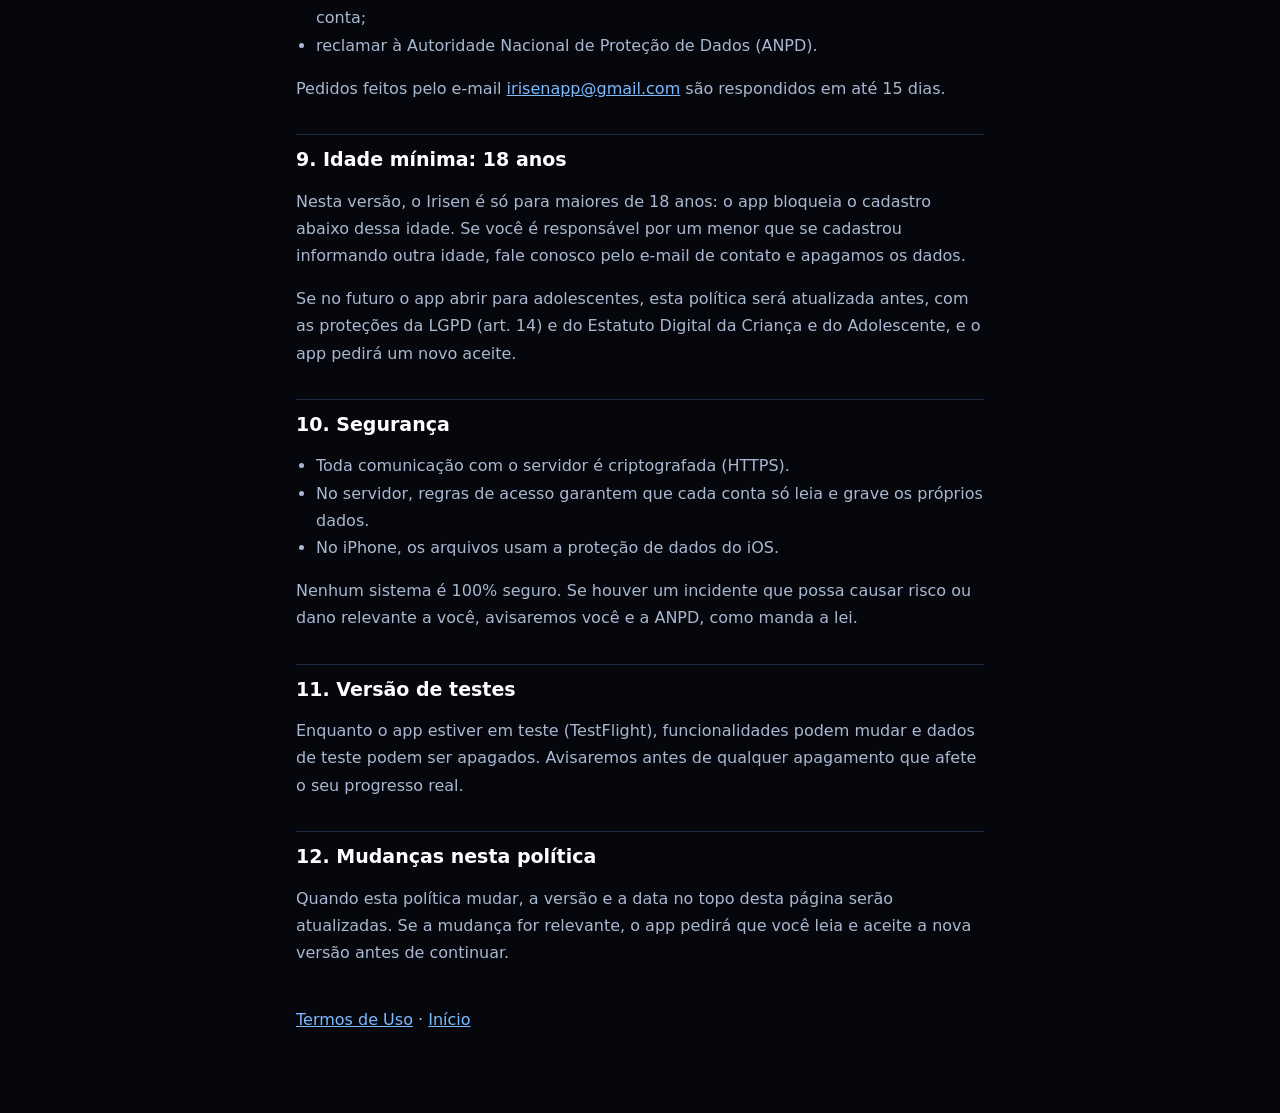
==== commit f5ac8dfe: "Idade mínima de 18 anos na Política e nos Termos (v1.1) Decisão de 13/11/2026: 1ª versão pública e t" ====
--- a/privacidade.html
+++ b/privacidade.html
@@ -10,7 +10,7 @@
 <main>
 <div class="rotulo">IRISEN</div>
 <h1>Política de Privacidade</h1>
-<div class="versao">Versão 1.1 · em vigor desde 14 de novembro de 2026</div>
+<div class="versao">Versão 1.1 · em vigor desde 14 de novembro de 2026 (idade mínima de 18 anos)</div>
 
 <div class="janela">
   <div class="cab">RESUMO</div>
@@ -112,15 +112,9 @@
 </ul>
 <p>Pedidos feitos pelo e-mail <a href="mailto:irisenapp@gmail.com">irisenapp@gmail.com</a> são respondidos em até 15 dias.</p>
 
-<h2>9. Jogadores de 13 a 17 anos</h2>
-<p>O app é permitido a partir de 13 anos. Para quem tem de 13 a 17 anos, tratamos os dados sempre no seu <strong>melhor interesse</strong> (art. 14 da LGPD), e o app muda alguns comportamentos:</p>
-<ul>
-  <li>a pergunta sobre hábitos e vícios não aparece;</li>
-  <li>o IMC não é mostrado;</li>
-  <li>o treino avançado não é sugerido.</li>
-</ul>
-<p>Recomendamos que um pai, mãe ou responsável conheça o app e esta política. Se você é responsável por um adolescente e quer acessar ou excluir os dados dele, fale conosco pelo e-mail de contato.</p>
-<p>O app não é destinado a menores de 13 anos e bloqueia o cadastro abaixo dessa idade.</p>
+<h2>9. Idade mínima: 18 anos</h2>
+<p>Nesta versão, o Irisen é só para maiores de 18 anos: o app bloqueia o cadastro abaixo dessa idade. Se você é responsável por um menor que se cadastrou informando outra idade, fale conosco pelo e-mail de contato e apagamos os dados.</p>
+<p>Se no futuro o app abrir para adolescentes, esta política será atualizada antes, com as proteções da LGPD (art. 14) e do Estatuto Digital da Criança e do Adolescente, e o app pedirá um novo aceite.</p>
 
 <h2>10. Segurança</h2>
 <ul>
